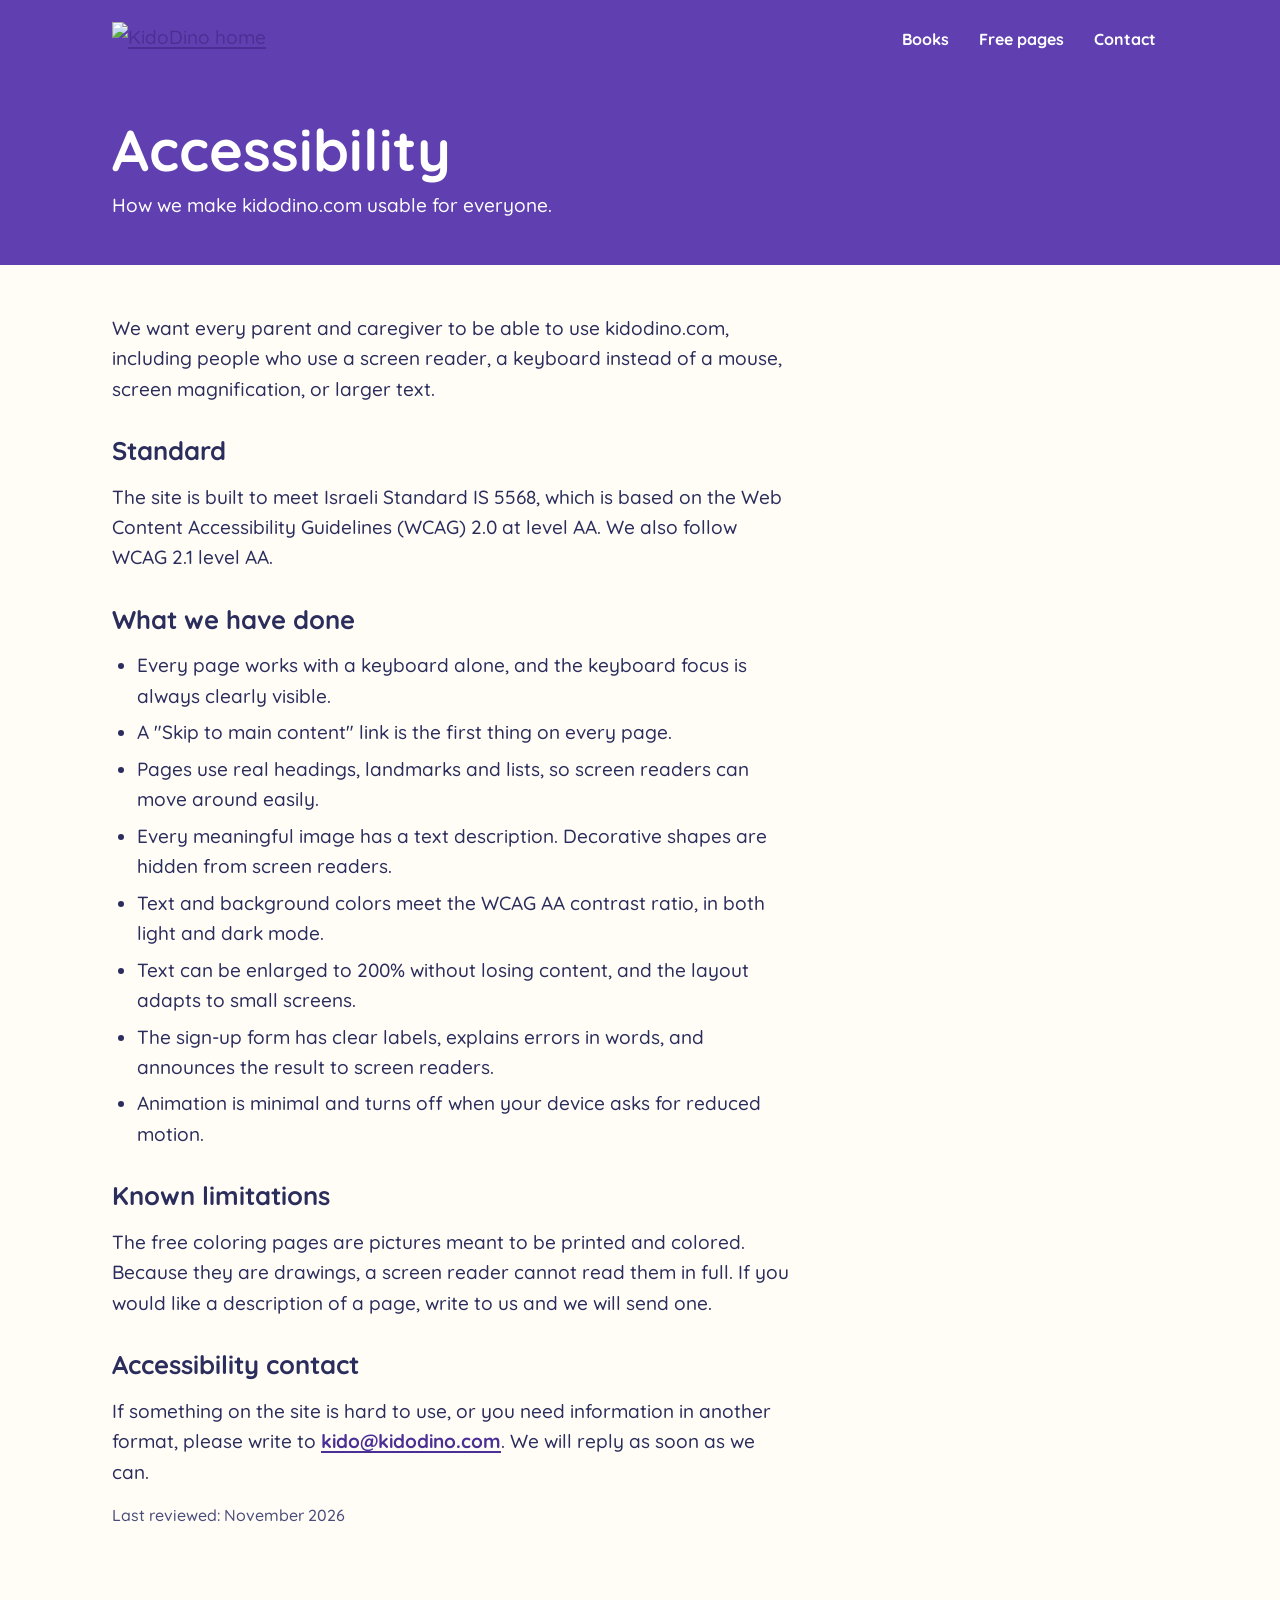
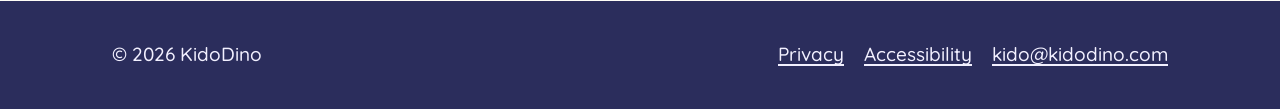
==== accessibility.html @ 19f103ee "Add site pages (sign-up off)" ====
<!doctype html>
<html lang="en">
<head>
<meta charset="utf-8">
<meta name="viewport" content="width=device-width, initial-scale=1, viewport-fit=cover">
<title>KidoDino Accessibility</title>
<meta name="description" content="KidoDino accessibility statement.">
<meta property="og:title" content="KidoDino – Little Dino, Big Adventures!">
<meta property="og:description" content="Coloring books for ages 3 to 6, starring Kido, a friendly little dino.">
<meta property="og:image" content="https://kidodino.com/assets/img/share.jpg">
<meta property="og:url" content="https://kidodino.com/">
<meta name="twitter:card" content="summary_large_image">
<link rel="icon" href="assets/img/icon-32.png" sizes="32x32">
<link rel="apple-touch-icon" href="assets/img/icon-180.png">
<link rel="preconnect" href="https://fonts.googleapis.com">
<link rel="preconnect" href="https://fonts.gstatic.com" crossorigin>
<link rel="stylesheet" href="https://fonts.googleapis.com/css2?family=Quicksand:wght@500;700&family=Varela+Round&display=swap">
<link rel="stylesheet" href="styles.css">
</head>
<body>
<a class="skip" href="#main">Skip to main content</a>

<header class="site-head">
  <div class="wrap">
    <a class="brand" href="./"><img src="assets/img/kidodino-logo-560.png" srcset="assets/img/kidodino-logo-560.png 1x, assets/img/kidodino-logo-1120.png 2x" width="168" height="37" alt="KidoDino home"></a>
    <nav class="nav" aria-label="Main">
      <ul>
        <li><a href="./#books">Books</a></li>
        <li><a href="./#free-pages">Free pages</a></li>
        <li><a href="./#contact">Contact</a></li>
      </ul>
    </nav>
  </div>
</header>

<main id="main" tabindex="-1">
  <div class="page-head"><div class="wrap"><h1>Accessibility</h1><p>How we make kidodino.com usable for everyone.</p></div></div>
  <div class="wrap prose">
    <p>We want every parent and caregiver to be able to use kidodino.com, including people who use a screen reader, a keyboard instead of a mouse, screen magnification, or larger text.</p>
    <h2>Standard</h2>
    <p>The site is built to meet Israeli Standard IS 5568, which is based on the Web Content Accessibility Guidelines (WCAG) 2.0 at level AA. We also follow WCAG 2.1 level AA.</p>
    <h2>What we have done</h2>
    <ul>
      <li>Every page works with a keyboard alone, and the keyboard focus is always clearly visible.</li>
      <li>A "Skip to main content" link is the first thing on every page.</li>
      <li>Pages use real headings, landmarks and lists, so screen readers can move around easily.</li>
      <li>Every meaningful image has a text description. Decorative shapes are hidden from screen readers.</li>
      <li>Text and background colors meet the WCAG AA contrast ratio, in both light and dark mode.</li>
      <li>Text can be enlarged to 200% without losing content, and the layout adapts to small screens.</li>
      <li>The sign-up form has clear labels, explains errors in words, and announces the result to screen readers.</li>
      <li>Animation is minimal and turns off when your device asks for reduced motion.</li>
    </ul>
    <h2>Known limitations</h2>
    <p>The free coloring pages are pictures meant to be printed and colored. Because they are drawings, a screen reader cannot read them in full. If you would like a description of a page, write to us and we will send one.</p>
    <h2>Accessibility contact</h2>
    <p>If something on the site is hard to use, or you need information in another format, please write to <a class="email" href="mailto:kido@kidodino.com">kido@kidodino.com</a>. We will reply as soon as we can.</p>
    <p class="note">Last reviewed: November 2026</p>
  </div>
</main>

<footer class="site-foot">
  <div class="wrap">
    <p>© 2026 KidoDino</p>
    <ul aria-label="Site information">
      <li><a href="privacy.html">Privacy</a></li>
      <li><a href="accessibility.html" aria-current="page">Accessibility</a></li>
      <li><a href="mailto:kido@kidodino.com">kido@kidodino.com</a></li>
    </ul>
  </div>
</footer>
</body>
</html>
---- styles.css ----
/* KidoDino site — layout: grape hero band (copy left, Kido right), paper sections below, ink footer.
   Accessibility target: IS 5568 / WCAG 2.1 AA. Contrast pairs checked: ink on paper 12.9:1,
   white on grape 7.4:1, ink on sun 9.6:1, paper on night 15:1, sun on night 11:1. */
:root {
  --grape: #6040B0;
  --grape-deep: #4B2F94;
  --sun: #FFC73A;
  --ink: #2B2D5C;
  --paper: #FFFDF6;
  --white: #FFFFFF;
  --vol-azure: #02A9F7;
  --vol-berry: #E96FA3;
  --vol-teal: #19B3A6;

  --bg: var(--paper);
  --fg: var(--ink);
  --muted: #4A4C7A;
  --surface: #FFFFFF;
  --line: #DCD6EE;
  --link: #4B2F94;
  --focus: #2B2D5C;
  --hero-bg: var(--grape);
  --hero-fg: #FFFFFF;
  --tint: #FFF3CF;
  --foot-bg: var(--ink);
  --foot-fg: #F2F0FF;

  --f-display: "Quicksand", "Varela Round", "Nunito", system-ui, sans-serif;
  --f-body: "Quicksand", "Varela Round", "Nunito", system-ui, sans-serif;

  --step--1: clamp(0.94rem, 0.9rem + 0.2vw, 1rem);
  --step-0: clamp(1.06rem, 1rem + 0.3vw, 1.19rem);
  --step-1: clamp(1.3rem, 1.15rem + 0.7vw, 1.6rem);
  --step-2: clamp(1.7rem, 1.4rem + 1.4vw, 2.4rem);
  --step-3: clamp(2.2rem, 1.6rem + 3vw, 3.6rem);
  --radius: 22px;
  --wrap: 68rem;
}
@media (prefers-color-scheme: dark) {
  :root:not([data-theme="light"]) {
    --bg: #17163A; --fg: #F4F2FF; --muted: #C9C5EC; --surface: #22204F; --line: #3A3770;
    --link: #FFD86B; --focus: #FFC73A; --hero-bg: #3E2785; --tint: #2C2A5E;
    --foot-bg: #0F0E29; --foot-fg: #E9E6FF; color-scheme: dark;
  }
}
:root[data-theme="dark"] {
  --bg: #17163A; --fg: #F4F2FF; --muted: #C9C5EC; --surface: #22204F; --line: #3A3770;
  --link: #FFD86B; --focus: #FFC73A; --hero-bg: #3E2785; --tint: #2C2A5E;
  --foot-bg: #0F0E29; --foot-fg: #E9E6FF; color-scheme: dark;
}

*, *::before, *::after { box-sizing: border-box; }
html { -webkit-text-size-adjust: 100%; scroll-behavior: smooth; }
body {
  margin: 0; background: var(--bg); color: var(--fg);
  font-family: var(--f-body); font-size: var(--step-0); font-weight: 500; line-height: 1.6;
}
img { max-width: 100%; height: auto; display: block; }
h1, h2, h3 { font-family: var(--f-display); font-weight: 700; line-height: 1.15; text-wrap: balance; margin: 0; }
p { margin: 0; max-width: 62ch; }
a { color: var(--link); text-underline-offset: 0.18em; text-decoration-thickness: 2px; }
a:hover { text-decoration-thickness: 3px; }
:focus-visible { outline: 3px solid var(--focus); outline-offset: 3px; border-radius: 6px; }

.wrap {
  max-width: var(--wrap); margin-inline: auto;
  padding-left: max(16px, env(safe-area-inset-left, 0px));
  padding-right: max(16px, env(safe-area-inset-right, 0px));
}

/* skip link */
.skip {
  position: absolute; left: 12px; top: -100px; z-index: 50;
  background: var(--sun); color: var(--ink); font-weight: 700;
  padding: 12px 18px; border-radius: 12px; text-decoration: none;
}
.skip:focus { top: calc(12px + env(safe-area-inset-top, 0px)); }

/* header */
.site-head { background: var(--hero-bg); color: var(--hero-fg); }
.site-head .wrap { display: flex; align-items: center; justify-content: space-between; gap: 16px; flex-wrap: wrap; padding-block: 18px; }
.brand { display: inline-flex; border-radius: 10px; }
.brand img { width: 168px; }
.nav ul { list-style: none; margin: 0; padding: 0; display: flex; flex-wrap: wrap; gap: 4px 6px; }
.nav a {
  color: var(--hero-fg); text-decoration: none; font-weight: 700; font-size: var(--step--1);
  display: inline-flex; align-items: center; min-height: 44px; padding: 0 12px; border-radius: 999px;
}
.nav a:hover { background: rgb(255 255 255 / 0.14); }
.nav a[aria-current="page"] { text-decoration: underline; text-decoration-thickness: 2px; }
.site-head :focus-visible, .hero :focus-visible { outline-color: var(--sun); }

/* hero */
.hero { background: var(--hero-bg); color: var(--hero-fg); position: relative; overflow: hidden; }
.hero::before {
  content: ""; position: absolute; inset: 0; pointer-events: none;
  background:
    radial-gradient(circle at 12% 30%, rgb(255 199 58 / 0.9) 0 4px, transparent 5px),
    radial-gradient(circle at 46% 12%, rgb(255 255 255 / 0.35) 0 3px, transparent 4px),
    radial-gradient(circle at 30% 86%, rgb(255 199 58 / 0.7) 0 3px, transparent 4px),
    radial-gradient(circle at 92% 18%, rgb(255 255 255 / 0.3) 0 4px, transparent 5px),
    radial-gradient(circle at 60% 70%, rgb(255 255 255 / 0.22) 0 3px, transparent 4px),
    radial-gradient(ellipse at 85% 110%, rgb(255 255 255 / 0.12), transparent 55%);
}
.hero .wrap {
  position: relative; display: grid; grid-template-columns: minmax(0, 1.25fr) minmax(0, 0.75fr);
  align-items: center; gap: 24px; padding-block: 32px 48px;
}
.hero-copy { display: grid; gap: 18px; align-content: center; }
.eyebrow {
  font-size: var(--step--1); font-weight: 700; letter-spacing: 0.06em; text-transform: uppercase;
  color: var(--sun);
}
.hero h1 { font-size: var(--step-3); color: var(--hero-fg); }
.hero p { font-size: var(--step-1); font-weight: 500; max-width: 30ch; }
.hero-kido { justify-self: center; width: min(100%, 320px); }
.hero-kido img { filter: drop-shadow(0 10px 0 rgb(43 45 92 / 0.35)); }
@media (prefers-reduced-motion: no-preference) {
  .hero-kido img { animation: wave-in 0.7s cubic-bezier(.2, 1.3, .4, 1) both; transform-origin: 50% 100%; }
  @keyframes wave-in { from { transform: translateY(24px) rotate(-3deg); } to { transform: none; } }
}
@media (max-width: 700px) {
  .hero .wrap { grid-template-columns: 1fr; }
  .hero .wrap { padding-block: 28px 36px; }
  .hero-kido { width: min(72%, 260px); }
}

.btn {
  display: inline-flex; align-items: center; justify-content: center; gap: 8px;
  min-height: 52px; padding: 0 26px; border-radius: 16px;
  background: var(--sun); color: var(--ink); border: 3px solid var(--ink);
  font: 700 var(--step-0)/1 var(--f-display); text-decoration: none; cursor: pointer;
  box-shadow: 0 5px 0 var(--ink); transition: transform .15s, box-shadow .15s;
  justify-self: start;
}
.btn:hover { transform: translateY(-2px); box-shadow: 0 7px 0 var(--ink); text-decoration: none; }
.btn:active { transform: translateY(3px); box-shadow: 0 2px 0 var(--ink); }
@media (prefers-reduced-motion: reduce) { .btn, .hero-kido img { transition: none; animation: none; } html { scroll-behavior: auto; } }

/* sections */
main section { padding-block: clamp(48px, 7vw, 88px); }
main section + section { border-top: 2px dashed var(--line); }
.section-head { display: grid; gap: 10px; margin-bottom: 28px; }
.section-head h2 { font-size: var(--step-2); }
.lede { color: var(--muted); }

.facts { list-style: none; margin: 28px 0 0; padding: 0; display: grid; grid-template-columns: repeat(4, minmax(0, 1fr)); gap: 14px; }
@media (max-width: 900px) { .facts { grid-template-columns: repeat(2, minmax(0, 1fr)); } }
@media (max-width: 480px) { .facts { grid-template-columns: 1fr; } }
.facts li { align-content: start; background: var(--surface); border: 2px solid var(--line); border-radius: 16px; padding: 16px 18px; display: grid; gap: 2px; }
.facts b { font-size: var(--step-1); font-variant-numeric: tabular-nums; }
.facts span { color: var(--muted); font-size: var(--step--1); }

.books { list-style: none; margin: 0; padding: 0; display: grid; grid-template-columns: repeat(auto-fit, minmax(min(100%, 250px), 1fr)); gap: 20px; }
.book { background: var(--surface); border: 3px solid var(--ink); border-radius: var(--radius); overflow: hidden; display: grid; grid-template-rows: auto 1fr; }
:root[data-theme="dark"] .book { border-color: var(--line); }
@media (prefers-color-scheme: dark) { :root:not([data-theme="light"]) .book { border-color: var(--line); } }
.book-band { height: 92px; background: var(--vol); position: relative; }
.book-band::after {
  content: attr(data-vol); position: absolute; left: 18px; bottom: -22px;
  width: 52px; height: 52px; border-radius: 50%; background: var(--sun); color: var(--grape);
  border: 3px solid var(--ink); display: grid; place-items: center; font: 700 1.4rem/1 var(--f-display);
}
.book-body { padding: 34px 20px 22px; display: flex; flex-direction: column; gap: 8px; }
.book h3 { font-size: var(--step-1); letter-spacing: 0.02em; }
.status { align-self: flex-start; margin-top: auto; font-size: var(--step--1); font-weight: 700; padding: 4px 12px; border-radius: 999px; background: var(--tint); color: var(--fg); }

/* sign-up switch: <body data-signup="off|on"> */
[data-signup="off"] .needs-signup { display: none !important; }
[data-signup="on"] .no-signup { display: none !important; }

/* sign-up */
.signup { background: var(--tint); }
.signup-card { display: grid; grid-template-columns: minmax(0, 1fr) minmax(0, 1fr); gap: 32px; align-items: start; }
@media (max-width: 760px) { .signup-card { grid-template-columns: 1fr; } }
form { display: grid; gap: 16px; background: var(--surface); border: 3px solid var(--ink); border-radius: var(--radius); padding: 24px; }
:root[data-theme="dark"] form { border-color: var(--line); }
@media (prefers-color-scheme: dark) { :root:not([data-theme="light"]) form { border-color: var(--line); } }
.field { display: grid; gap: 6px; }
label { font-weight: 700; }
input[type="email"] {
  font: 500 var(--step-0)/1.3 var(--f-body); color: var(--fg); background: var(--bg);
  border: 2px solid var(--muted); border-radius: 12px; min-height: 52px; padding: 10px 14px; width: 100%;
}
input[type="email"][aria-invalid="true"] { border-color: #B3261E; }
.check { display: grid; grid-template-columns: 28px minmax(0, 1fr); gap: 10px; align-items: start; font-weight: 500; }
.check input { width: 24px; height: 24px; margin: 2px 0 0; accent-color: var(--grape); }
.hint, .note { font-size: var(--step--1); color: var(--muted); }
.error { color: #B3261E; font-weight: 700; font-size: var(--step--1); }
:root[data-theme="dark"] .error { color: #FFB4AB; }
@media (prefers-color-scheme: dark) { :root:not([data-theme="light"]) .error { color: #FFB4AB; } }
.form-status { font-weight: 700; }

/* text pages */
.page-head { background: var(--hero-bg); color: var(--hero-fg); }
.page-head .wrap { padding-block: 36px 44px; display: grid; gap: 8px; }
.page-head h1 { font-size: var(--step-3); }
.prose { display: grid; gap: 16px; padding-block: 48px 72px; }
.prose h2 { font-size: var(--step-1); margin-top: 16px; }
.prose ul { margin: 0; padding-inline-start: 1.3em; display: grid; gap: 6px; max-width: 62ch; }
.he { direction: rtl; text-align: right; font-family: "Varela Round", "Arial Hebrew", system-ui, sans-serif; border-top: 2px dashed var(--line); padding-top: 24px; display: grid; gap: 14px; }

/* footer */
.site-foot { background: var(--foot-bg); color: var(--foot-fg); }
.site-foot .wrap { padding-block: 32px; display: flex; flex-wrap: wrap; gap: 14px 28px; align-items: center; justify-content: space-between; }
.site-foot a { color: var(--foot-fg); }
.site-foot :focus-visible { outline-color: var(--sun); }
.site-foot ul { list-style: none; margin: 0; padding: 0; display: flex; flex-wrap: wrap; gap: 6px 20px; }
.site-foot li a { display: inline-flex; min-height: 44px; align-items: center; }
.email { font-weight: 700; user-select: all; }
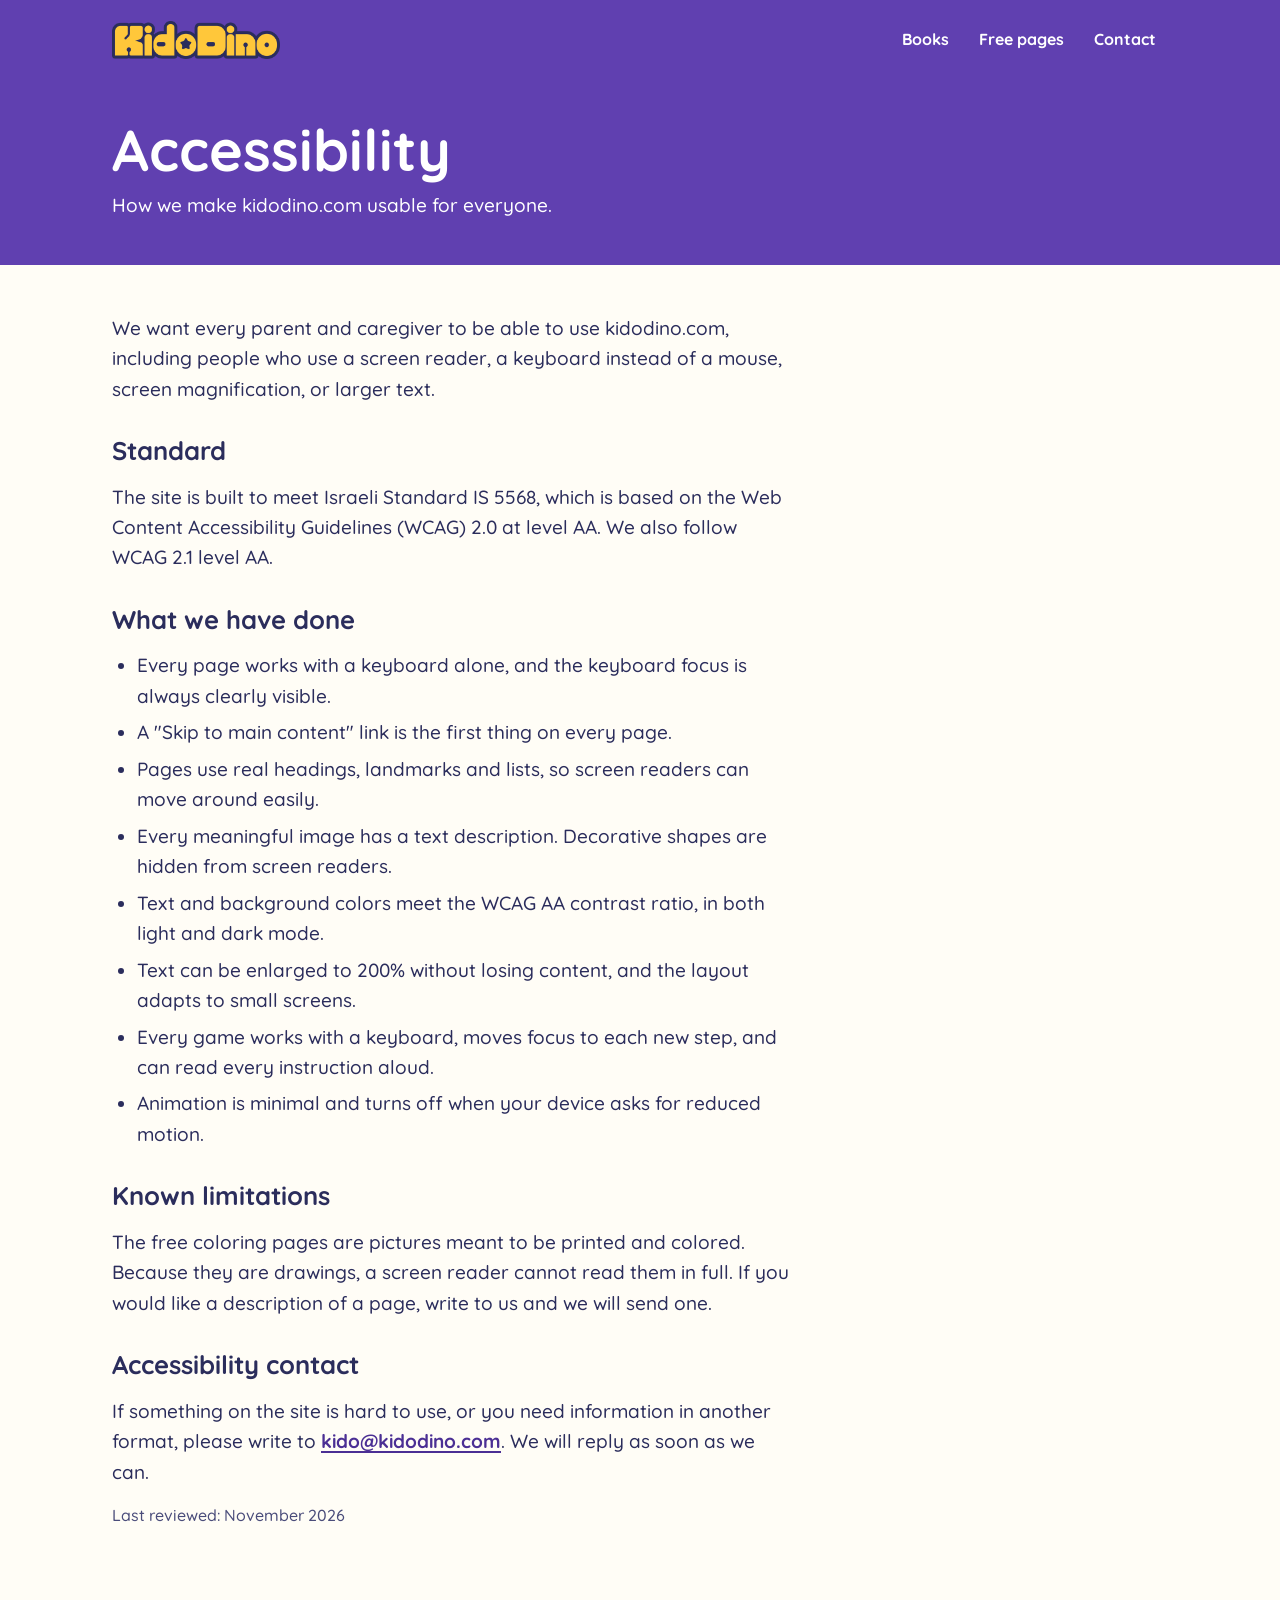
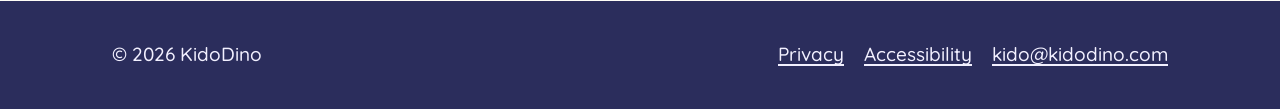
==== commit 6148245e: "Site v4: four learning games, no sign-up" ====
--- a/accessibility.html
+++ b/accessibility.html
@@ -47,7 +47,7 @@
       <li>Every meaningful image has a text description. Decorative shapes are hidden from screen readers.</li>
       <li>Text and background colors meet the WCAG AA contrast ratio, in both light and dark mode.</li>
       <li>Text can be enlarged to 200% without losing content, and the layout adapts to small screens.</li>
-      <li>The sign-up form has clear labels, explains errors in words, and announces the result to screen readers.</li>
+      <li>Every game works with a keyboard, moves focus to each new step, and can read every instruction aloud.</li>
       <li>Animation is minimal and turns off when your device asks for reduced motion.</li>
     </ul>
     <h2>Known limitations</h2>
--- a/styles.css
+++ b/styles.css
@@ -208,3 +208,167 @@
 .site-foot ul { list-style: none; margin: 0; padding: 0; display: flex; flex-wrap: wrap; gap: 6px 20px; }
 .site-foot li a { display: inline-flex; min-height: 44px; align-items: center; }
 .email { font-weight: 700; user-select: all; }
+
+/* ===== v3: fun additions ===== */
+.visually-hidden { position: absolute !important; width: 1px; height: 1px; padding: 0; margin: -1px; overflow: hidden; clip: rect(0 0 0 0); white-space: nowrap; border: 0; }
+.hero-actions { display: flex; flex-wrap: wrap; gap: 14px; }
+.btn-ghost { background: transparent; color: var(--hero-fg); border-color: var(--hero-fg); box-shadow: 0 5px 0 rgb(0 0 0 / 0.25); }
+.btn-ghost:hover { box-shadow: 0 7px 0 rgb(0 0 0 / 0.25); }
+.btn-ghost-ink { background: var(--surface); color: var(--fg); }
+.btn .small { font-size: 0.8em; font-weight: 500; }
+
+/* hero stage (reserved for animation) */
+.stage { position: relative; justify-self: center; width: min(100%, 380px); aspect-ratio: 851 / 1191; margin-block: 8px; }
+.stage-sun { position: absolute; left: 10%; right: 10%; top: 10%; aspect-ratio: 1; border-radius: 50%;
+  background: var(--sun); box-shadow: 0 0 0 18px rgb(255 199 58 / 0.18), 0 0 0 40px rgb(255 199 58 / 0.08); }
+.kido { position: absolute; inset: 0; padding: 0; border: 0; background: none; cursor: pointer; border-radius: 30px; }
+.kido-base { position: absolute; inset: 0; width: 100%; height: 100%; filter: drop-shadow(0 10px 0 rgb(43 45 92 / 0.35)); }
+.kido-eye { position: absolute; overflow: hidden; -webkit-mask-size: 100% 100%; mask-size: 100% 100%; -webkit-mask-repeat: no-repeat; mask-repeat: no-repeat; }
+.kido-eye img { width: 100%; height: 100%; display: block; transition: transform 0.12s ease-out; }
+.kido.hop { animation: hop 0.6s cubic-bezier(.3, 1.6, .5, 1); transform-origin: 50% 100%; }
+@keyframes hop { 0% { transform: none; } 30% { transform: translateY(-9%) rotate(-3deg); } 60% { transform: translateY(0) scaleY(0.96); } 100% { transform: none; } }
+.bubble {
+  position: absolute; top: 0; right: -4%; max-width: 13ch; margin: 0;
+  background: var(--surface); color: var(--fg); border: 3px solid var(--ink); border-radius: 18px 18px 18px 4px;
+  padding: 8px 14px; font: 700 var(--step--1)/1.3 var(--f-display); box-shadow: 0 4px 0 var(--ink);
+}
+@media (prefers-reduced-motion: no-preference) {
+  .stage .kido-base { animation: none; }
+  .bubble { animation: pop-in 0.5s 0.4s cubic-bezier(.2, 1.4, .4, 1) both; }
+  @keyframes pop-in { from { transform: scale(0.6); } to { transform: none; } }
+}
+@media (max-width: 700px) { .stage { width: min(78%, 300px); } .bubble { right: -10%; } }
+
+/* book shelf with 3D mockups */
+.shelf { list-style: none; margin: 0; padding: 0; display: grid; grid-template-columns: repeat(3, minmax(0, 1fr)); gap: 40px 28px; }
+@media (max-width: 820px) { .shelf { grid-template-columns: 1fr; max-width: 420px; margin-inline: auto; } }
+.shelf-item { display: grid; grid-template-rows: auto 1fr; gap: 22px; }
+.book3d {
+  --t: 12px; position: relative; width: min(100%, 260px); aspect-ratio: 2550 / 3299; justify-self: center;
+  transform: perspective(1100px) rotateY(-24deg) rotateX(3deg); transform-style: preserve-3d;
+  transition: transform 0.5s cubic-bezier(.2, .8, .2, 1); margin-top: 12px;
+}
+.book3d::before { /* page block on the right edge */
+  content: ""; position: absolute; top: 1.5%; bottom: 1.5%; right: 0; width: calc(var(--t) * 2);
+  transform: translateX(var(--t)) rotateY(90deg);
+  background: repeating-linear-gradient(90deg, #FFFFFF 0 2px, #E4E0D6 2px 3px);
+}
+.book3d::after { /* back cover + floor shadow */
+  content: ""; position: absolute; inset: 0; border-radius: 3px 8px 8px 3px; background: var(--vol);
+  transform: translateZ(calc(var(--t) * -1)); box-shadow: -14px 18px 40px rgb(23 22 58 / 0.35);
+}
+.book3d picture, .book3d > img, .mystery-cover { position: absolute; inset: 0; transform: translateZ(var(--t)); }
+.book3d img { width: 100%; height: 100%; border-radius: 3px 8px 8px 3px; display: block;
+  box-shadow: inset 4px 0 6px rgb(0 0 0 / 0.2); }
+.book3d picture::after { /* spine crease and gloss */
+  content: ""; position: absolute; inset: 0; border-radius: 3px 8px 8px 3px; pointer-events: none;
+  background: linear-gradient(90deg, rgb(0 0 0 / 0.22) 0 2%, rgb(255 255 255 / 0.18) 3%, transparent 6%, transparent 70%, rgb(255 255 255 / 0.12));
+}
+.shelf-item:hover .book3d, .shelf-item:focus-within .book3d { transform: perspective(1100px) rotateY(-8deg) rotateX(2deg) translateY(-6px); }
+@media (prefers-reduced-motion: reduce) { .book3d { transition: none; } }
+.shelf-text { display: flex; flex-direction: column; align-items: center; gap: 8px; text-align: center; }
+.shelf-text p { max-width: 30ch; }
+.shelf-text h3 { font-size: var(--step-1); letter-spacing: 0.02em; }
+.shelf-text .status, .shelf-text .btn-buy { margin-top: auto; }
+.shelf-text .status { min-height: 52px; display: inline-flex; align-items: center; padding: 0 22px; border: 3px dashed var(--muted); background: transparent; font-size: var(--step-0); }
+.shelf-text > p:not(.status) { margin-bottom: 10px; }
+
+.mystery-cover { background: var(--vol); border-radius: 3px 8px 8px 3px; overflow: hidden; display: grid; grid-template-rows: auto auto 1fr; justify-items: center; }
+.mystery-band { width: 100%; background: var(--grape); display: grid; place-items: center; padding: 8% 0; }
+.mystery-band img { width: 62%; height: auto; box-shadow: none; border-radius: 0; }
+.mystery-title { color: #FFFFFF; font: 700 clamp(1.1rem, 0.9rem + 1vw, 1.6rem)/1 var(--f-display); margin-top: 9%; letter-spacing: 0.02em; }
+.mystery-kido { width: 62% !important; height: auto !important; margin-top: 6%; filter: brightness(0) opacity(0.28); box-shadow: none !important; }
+.mystery-q { position: absolute; right: 12%; bottom: 14%; width: 22%; aspect-ratio: 1; border-radius: 50%; background: var(--sun); color: var(--grape);
+  border: 3px solid var(--ink); display: grid; place-items: center; font: 700 clamp(1.4rem, 1rem + 1.5vw, 2.2rem)/1 var(--f-display); }
+
+/* quiz */
+.quiz-band { background: var(--tint); }
+.eyebrow-ink { color: var(--grape); }
+:root[data-theme="dark"] .eyebrow-ink { color: var(--sun); }
+@media (prefers-color-scheme: dark) { :root:not([data-theme="light"]) .eyebrow-ink { color: var(--sun); } }
+.quiz { background: var(--surface); border: 3px solid var(--ink); border-radius: var(--radius); padding: clamp(18px, 3vw, 32px); display: grid; gap: 16px; box-shadow: 0 6px 0 var(--ink); }
+:root[data-theme="dark"] .quiz { border-color: var(--line); box-shadow: none; }
+@media (prefers-color-scheme: dark) { :root:not([data-theme="light"]) .quiz { border-color: var(--line); box-shadow: none; } }
+.quiz-dots { list-style: none; margin: 0; padding: 0; display: flex; gap: 8px; }
+.quiz-dots li { width: 34px; height: 10px; border-radius: 999px; background: var(--line); }
+.quiz-dots li.now { background: var(--sun); }
+.quiz-dots li.done { background: var(--grape); }
+.quiz-card { display: grid; gap: 14px; }
+.quiz-step { font-size: var(--step--1); font-weight: 700; color: var(--muted); }
+.quiz-q { font-size: var(--step-2); }
+.quiz-q:focus { outline: none; }
+.quiz-q:focus-visible { outline: 3px solid var(--focus); }
+.speak { justify-self: start; display: inline-flex; gap: 8px; align-items: center; min-height: 44px; padding: 0 16px; border-radius: 999px;
+  border: 2px solid var(--muted); background: transparent; color: var(--fg); font: 700 var(--step--1) var(--f-display); cursor: pointer; }
+.answers { list-style: none; margin: 4px 0 0; padding: 0; display: grid; grid-template-columns: repeat(4, minmax(0, 1fr)); gap: 14px; }
+@media (max-width: 760px) { .answers { grid-template-columns: repeat(2, minmax(0, 1fr)); } }
+.answer {
+  width: 100%; min-height: 150px; display: grid; place-items: center; align-content: center; gap: 10px; padding: 16px 10px;
+  border: 3px solid var(--ink); border-radius: 20px; background: var(--bg); color: var(--fg); cursor: pointer;
+  font: 700 var(--step-0)/1.2 var(--f-display); box-shadow: 0 5px 0 var(--ink); transition: transform .12s, box-shadow .12s, background .12s;
+}
+:root[data-theme="dark"] .answer { border-color: var(--line); box-shadow: 0 5px 0 var(--line); }
+@media (prefers-color-scheme: dark) { :root:not([data-theme="light"]) .answer { border-color: var(--line); box-shadow: 0 5px 0 var(--line); } }
+.answer:hover { background: var(--tint); transform: translateY(-3px); box-shadow: 0 8px 0 var(--ink); }
+.answer:active { transform: translateY(3px); box-shadow: 0 2px 0 var(--ink); }
+.answer-icon { font-size: 3.2rem; line-height: 1; }
+@media (prefers-reduced-motion: reduce) { .answer { transition: none; } .answer:hover, .answer:active { transform: none; } }
+.result { display: grid; grid-template-columns: minmax(0, 1.2fr) minmax(0, 0.8fr); gap: 28px; align-items: center; }
+@media (max-width: 700px) { .result { grid-template-columns: 1fr; } }
+.result-copy { display: grid; gap: 14px; }
+.result-name { color: var(--grape); font-size: var(--step-3); }
+:root[data-theme="dark"] .result-name { color: var(--sun); }
+@media (prefers-color-scheme: dark) { :root:not([data-theme="light"]) .result-name { color: var(--sun); } }
+.result-actions { display: flex; flex-wrap: wrap; gap: 14px; }
+.result-page { width: min(100%, 300px); justify-self: center; border: 3px solid var(--ink); border-radius: 12px; background: #FFFFFF; transform: rotate(2deg); box-shadow: 8px 8px 0 var(--grape); }
+
+.all-pages { margin-top: 24px; }
+.all-pages summary { cursor: pointer; font-weight: 700; min-height: 44px; display: inline-flex; align-items: center; }
+.page-grid { list-style: none; margin: 16px 0 0; padding: 0; display: grid; grid-template-columns: repeat(4, minmax(0, 1fr)); gap: 16px; }
+@media (max-width: 760px) { .page-grid { grid-template-columns: repeat(2, minmax(0, 1fr)); } }
+.page-grid a { display: grid; gap: 8px; color: var(--fg); font-size: var(--step--1); font-weight: 700; }
+.page-grid img { border: 2px solid var(--line); border-radius: 10px; background: #FFFFFF; }
+
+/* buy button */
+.btn-buy { justify-self: center; }
+
+/* book 3 placeholder cover, built like the real covers */
+.cover3 { position: absolute; inset: 0; transform: translateZ(var(--t)); background: var(--vol); border-radius: 3px 8px 8px 3px; overflow: hidden;
+  display: grid; grid-template-rows: auto auto minmax(0, 1fr) auto auto; justify-items: center; container-type: inline-size; color: #FFFFFF; }
+.cover3::before { content: ""; position: absolute; inset: 0; pointer-events: none;
+  background: radial-gradient(circle at 15% 40%, rgb(255 255 255 / 0.18) 0 1.2cqw, transparent 1.4cqw), radial-gradient(circle at 85% 30%, rgb(255 255 255 / 0.18) 0 1cqw, transparent 1.2cqw), radial-gradient(circle at 80% 78%, rgb(255 255 255 / 0.15) 0 1.2cqw, transparent 1.4cqw); }
+.cover3-band { width: 100%; background: var(--grape); display: grid; justify-items: center; gap: 1cqw; padding: 5cqw 0 4cqw; }
+.cover3-band img { width: 58% !important; height: auto !important; border-radius: 0 !important; box-shadow: none !important; }
+.cover3-band span { font: 700 4cqw/1 var(--f-display); letter-spacing: 0.04em; }
+.cover3-title { font: 700 11.5cqw/1 var(--f-display); margin-top: 7cqw; letter-spacing: 0.01em; }
+.book3d .cover3-kido { position: static; transform: none; width: auto; height: 100%; min-height: 0; margin-block: 3cqw; align-self: center; display: block; }
+.book3d .cover3-kido::after { display: none; }
+.cover3-kido img { width: auto !important; height: 100% !important; max-width: 100%; object-fit: contain; border-radius: 0 !important; box-shadow: none !important; filter: drop-shadow(0 1.5cqw 0 rgb(43 45 92 / 0.3)); }
+.cover3-badge { position: absolute; right: 7%; top: 39%; width: 21cqw; aspect-ratio: 1; border-radius: 50%; background: var(--sun); color: var(--grape);
+  border: 0.8cqw solid var(--ink); display: grid; place-content: center; text-align: center; font: 700 2.6cqw/1 var(--f-display); }
+.cover3-badge b { font-size: 8cqw; line-height: 0.9; }
+.cover3-slogan { font: 700 4.6cqw/1.2 var(--f-display); margin-bottom: 3cqw; }
+.cover3-age { font: 700 3.2cqw/1 var(--f-display); color: var(--ink); background: #FFFFFF; border-radius: 999px; padding: 1.5cqw 4cqw; margin-bottom: 6cqw; border: 0.5cqw solid var(--ink); }
+.soon-tag {
+  position: absolute; bottom: 24%; right: -9%; transform: translateZ(calc(var(--t) + 2px)) rotate(-8deg);
+  background: var(--sun); color: var(--ink); border: 3px solid var(--ink); border-radius: 12px;
+  padding: 6px 14px; font: 700 var(--step--1)/1 var(--f-display); box-shadow: 0 4px 0 var(--ink); white-space: nowrap;
+}
+
+/* Kido peeking out of the footer */
+.site-foot { position: relative; }
+.peek { position: absolute; bottom: calc(100% - 2px); right: max(16px, env(safe-area-inset-right, 0px), calc((100% - var(--wrap)) / 2 + 16px)); width: clamp(150px, 18vw, 230px); pointer-events: none; }
+.peek-rig { position: relative; aspect-ratio: 680 / 559; }
+.peek-rig img { width: 100%; height: auto; display: block; }
+.peek-rig .kido-eye img { height: 100%; }
+@media (prefers-reduced-motion: no-preference) {
+  .peek { animation: peek-up 0.9s 0.3s cubic-bezier(.2, 1.3, .4, 1) both; }
+  @keyframes peek-up { from { transform: translateY(18%); } to { transform: none; } }
+}
+#contact { padding-bottom: clamp(140px, 16vw, 210px); }
+
+/* vector Kido */
+.kido .kido-art { position: absolute; inset: 0; display: block; }
+.kido-art svg, .kido-art img { width: 100%; height: 100%; display: block; }
+.kido .kido-art svg, .kido .kido-art img { filter: drop-shadow(0 10px 0 rgb(43 45 92 / 0.35)); }
+.peek-rig.kido-art svg { height: auto; aspect-ratio: 851 / 700; }
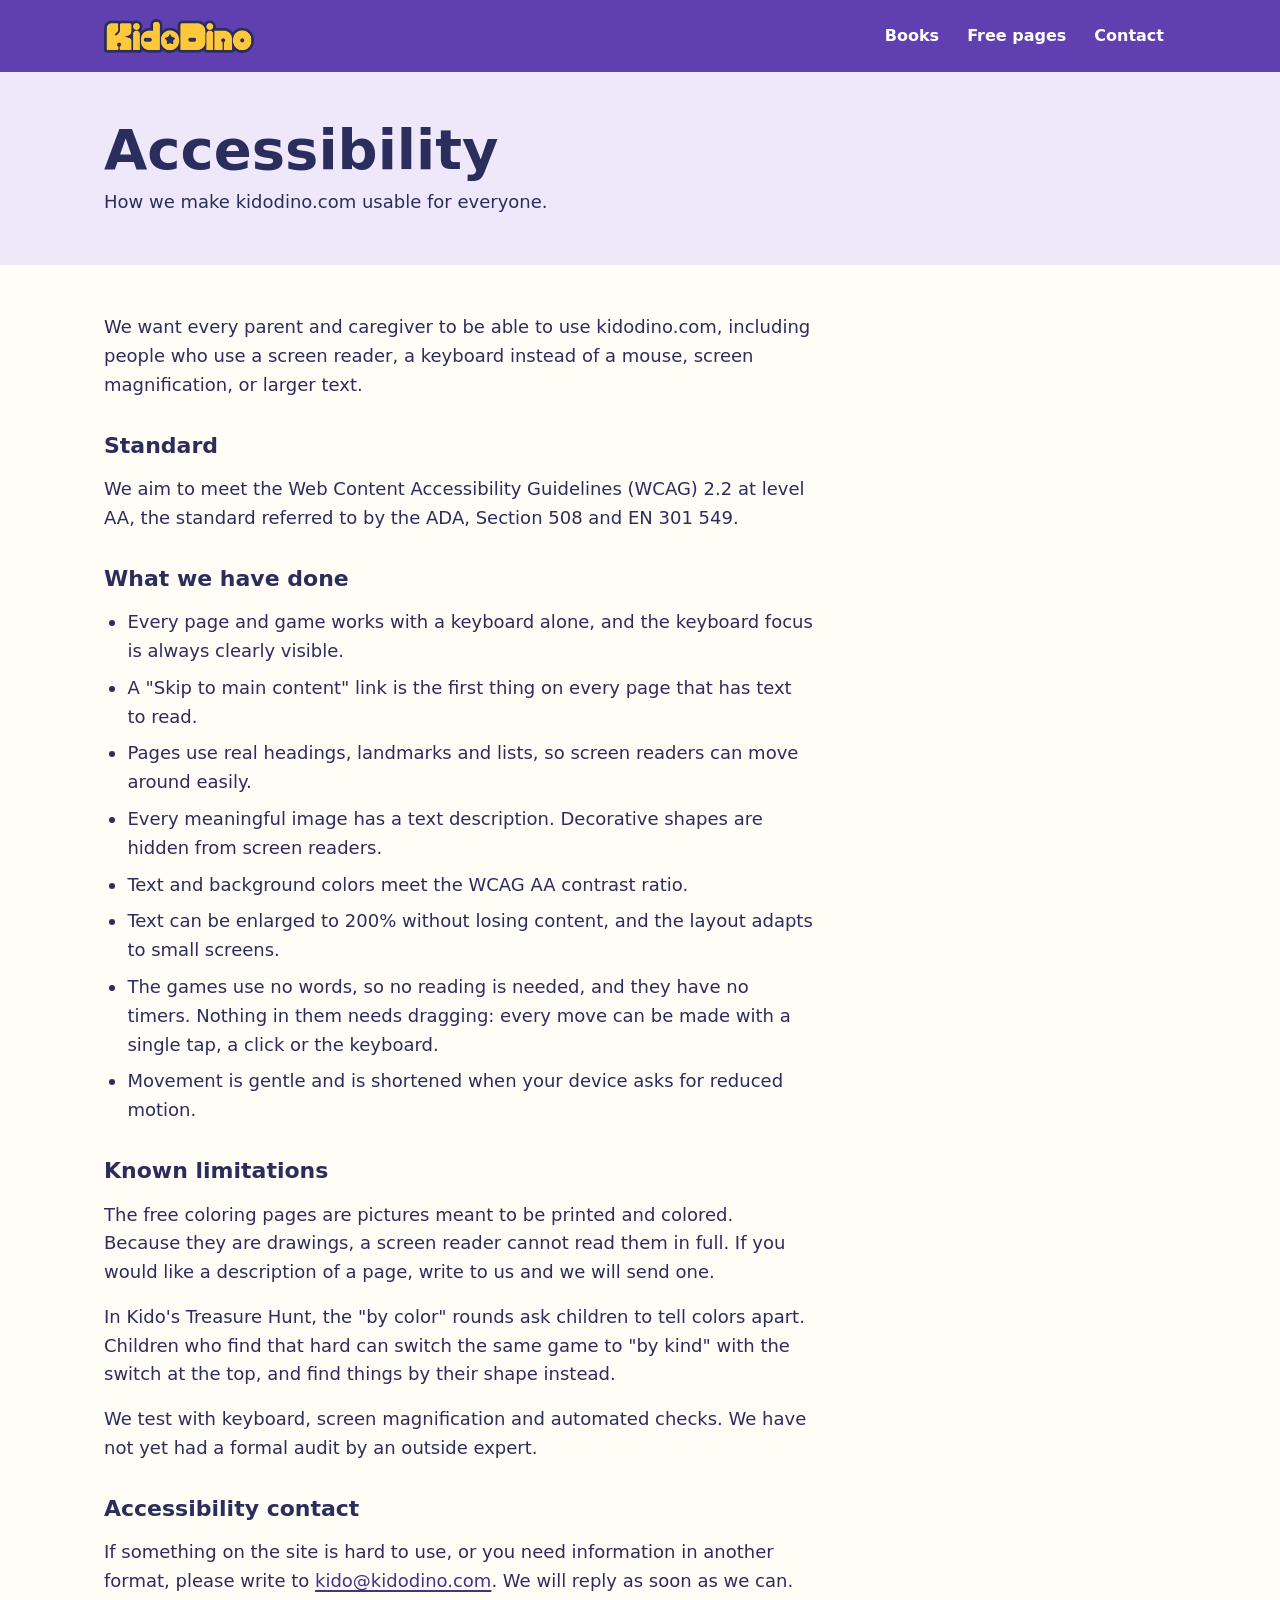
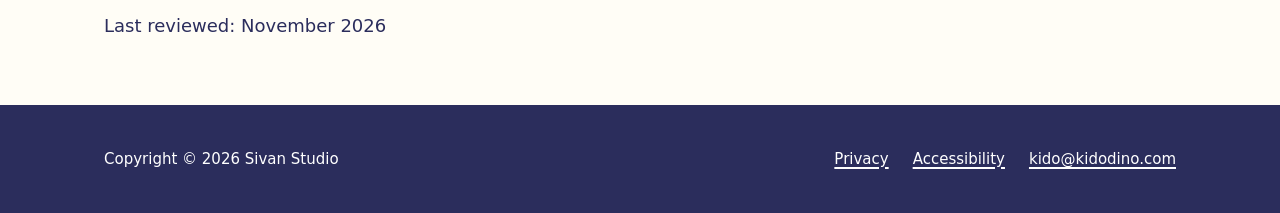
==== commit c320b320: "Site v6 (15.11): Hunt + Builds games, free coloring pack, privacy/accessibility, local fonts" ====
--- a/accessibility.html
+++ b/accessibility.html
@@ -2,6 +2,8 @@
 <html lang="en">
 <head>
 <meta charset="utf-8">
+<meta http-equiv="Content-Security-Policy" content="default-src 'self'; img-src 'self' data: blob:; style-src 'self' 'unsafe-inline'; script-src 'self'; font-src 'self'; connect-src 'self'; media-src 'self'; object-src 'none'; base-uri 'self'; form-action 'none'">
+<meta name="referrer" content="strict-origin-when-cross-origin">
 <meta name="viewport" content="width=device-width, initial-scale=1, viewport-fit=cover">
 <title>KidoDino Accessibility</title>
 <meta name="description" content="KidoDino accessibility statement.">
@@ -12,9 +14,7 @@
 <meta name="twitter:card" content="summary_large_image">
 <link rel="icon" href="assets/img/icon-32.png" sizes="32x32">
 <link rel="apple-touch-icon" href="assets/img/icon-180.png">
-<link rel="preconnect" href="https://fonts.googleapis.com">
-<link rel="preconnect" href="https://fonts.gstatic.com" crossorigin>
-<link rel="stylesheet" href="https://fonts.googleapis.com/css2?family=Quicksand:wght@500;700&family=Varela+Round&display=swap">
+<link rel="stylesheet" href="tokens.css">
 <link rel="stylesheet" href="styles.css">
 </head>
 <body>
@@ -38,20 +38,22 @@
   <div class="wrap prose">
     <p>We want every parent and caregiver to be able to use kidodino.com, including people who use a screen reader, a keyboard instead of a mouse, screen magnification, or larger text.</p>
     <h2>Standard</h2>
-    <p>The site is built to meet Israeli Standard IS 5568, which is based on the Web Content Accessibility Guidelines (WCAG) 2.0 at level AA. We also follow WCAG 2.1 level AA.</p>
+    <p>We aim to meet the Web Content Accessibility Guidelines (WCAG) 2.2 at level AA, the standard referred to by the ADA, Section 508 and EN 301 549.</p>
     <h2>What we have done</h2>
     <ul>
-      <li>Every page works with a keyboard alone, and the keyboard focus is always clearly visible.</li>
-      <li>A "Skip to main content" link is the first thing on every page.</li>
+      <li>Every page and game works with a keyboard alone, and the keyboard focus is always clearly visible.</li>
+      <li>A "Skip to main content" link is the first thing on every page that has text to read.</li>
       <li>Pages use real headings, landmarks and lists, so screen readers can move around easily.</li>
       <li>Every meaningful image has a text description. Decorative shapes are hidden from screen readers.</li>
-      <li>Text and background colors meet the WCAG AA contrast ratio, in both light and dark mode.</li>
+      <li>Text and background colors meet the WCAG AA contrast ratio.</li>
       <li>Text can be enlarged to 200% without losing content, and the layout adapts to small screens.</li>
-      <li>Every game works with a keyboard, moves focus to each new step, and can read every instruction aloud.</li>
-      <li>Animation is minimal and turns off when your device asks for reduced motion.</li>
+      <li>The games use no words, so no reading is needed, and they have no timers. Nothing in them needs dragging: every move can be made with a single tap, a click or the keyboard.</li>
+      <li>Movement is gentle and is shortened when your device asks for reduced motion.</li>
     </ul>
     <h2>Known limitations</h2>
     <p>The free coloring pages are pictures meant to be printed and colored. Because they are drawings, a screen reader cannot read them in full. If you would like a description of a page, write to us and we will send one.</p>
+    <p>In Kido's Treasure Hunt, the "by color" rounds ask children to tell colors apart. Children who find that hard can switch the same game to "by kind" with the switch at the top, and find things by their shape instead.</p>
+    <p>We test with keyboard, screen magnification and automated checks. We have not yet had a formal audit by an outside expert.</p>
     <h2>Accessibility contact</h2>
     <p>If something on the site is hard to use, or you need information in another format, please write to <a class="email" href="mailto:kido@kidodino.com">kido@kidodino.com</a>. We will reply as soon as we can.</p>
     <p class="note">Last reviewed: November 2026</p>
@@ -60,7 +62,7 @@
 
 <footer class="site-foot">
   <div class="wrap">
-    <p>© 2026 KidoDino</p>
+    <p>Copyright © 2026 Sivan Studio</p>
     <ul aria-label="Site information">
       <li><a href="privacy.html">Privacy</a></li>
       <li><a href="accessibility.html" aria-current="page">Accessibility</a></li>
--- a/tokens.css
+++ b/tokens.css
@@ -0,0 +1,64 @@
+/* Quicksand is served from this site (SIL Open Font License, assets/fonts/OFL.txt): no request goes to Google. */
+@font-face { font-family: "Quicksand"; font-weight: 500; font-display: swap; src: url("assets/fonts/quicksand-Medium.woff") format("woff"); }
+@font-face { font-family: "Quicksand"; font-weight: 600; font-display: swap; src: url("assets/fonts/quicksand-SemiBold.woff") format("woff"); }
+@font-face { font-family: "Quicksand"; font-weight: 700; font-display: swap; src: url("assets/fonts/quicksand-Bold.woff") format("woff"); }
+/* KidoDino mini design system – v1, 15 Nov 2026.
+   One source of truth for the website and the games. Every page uses only these tokens:
+   no new colour, size, space, radius or shadow is invented inside a page.
+
+   COLOUR – every brand colour has three tones:
+     -soft  large fields and backgrounds (a game field, a site band, a card wash)
+     base   the colour people know: buttons, tags, icons, middle-sized shapes
+     -deep  text on a soft field, outlines, pressed states
+   Text is always --ink (or white on --grape / --green-deep). Never text on a -soft of the same colour below 4.5:1.
+
+   TYPE – one family (Quicksand), five styles: display, h2, h3, body, small. Labels are sentence case, no letter-spacing.
+   SPACE – 4-based scale: --s1 4 · --s2 8 · --s3 12 · --s4 16 · --s5 24 · --s6 32 · --s7 48 · --s8 64 · --s9 96
+   SHAPE – radius 12 (small), 20 (cards), 999 (pills, round buttons). Outlines 3px ink on interactive kid elements only.
+   DEPTH – one soft shadow (--shadow). No hard offset shadows, no double shadows.                                        */
+:root {
+  /* brand frame (brand book) */
+  --ink: #2B2D5C;
+  --paper: #FFFDF6;
+  --white: #FFFFFF;
+
+  --grape-soft: #EEE8FA;  --grape: #6040B0;  --grape-deep: #46308A;
+  --sun-soft:   #FFF3D1;  --sun:   #FFC73A;  --sun-deep:   #C98A00;
+  --green-soft: #EDF3DF;  --green: #A3C26B;  --green-deep: #4F7F3E;   /* Kido's greens; --green-deep = primary button */
+
+  /* volume colours (one per book) */
+  --azure-soft: #E2F4FE;  --azure: #02A9F7;  --azure-deep: #0773A8;   /* book 1 */
+  --berry-soft: #FCE9F1;  --berry: #E96FA3;  --berry-deep: #A8406E;   /* book 2 */
+  --teal-soft:  #DDF4F5;  --teal:  #00B4C0;  --teal-deep:  #00737B;   /* book 3 */
+  --tangerine-soft: #FDEADF; --tangerine: #ED7940; --tangerine-deep: #A9491B;
+  --orchid-soft: #F8E6F6; --orchid: #D476CD; --orchid-deep: #94408E;
+
+  --muted: #565884;          /* secondary text on paper, 6.4:1 */
+  --line: #E4DFF0;           /* hairlines on paper */
+
+  /* type */
+  --font: "Quicksand", "Varela Round", "Nunito", system-ui, sans-serif;
+  --t-display: 700 clamp(2.25rem, 1.6rem + 2.6vw, 3.5rem)/1.08 var(--font);
+  --t-h2:      700 clamp(1.75rem, 1.4rem + 1.4vw, 2.5rem)/1.15 var(--font);
+  --t-h3:      700 1.375rem/1.25 var(--font);
+  --t-body:    500 1.125rem/1.6 var(--font);
+  --t-small:   500 0.9375rem/1.5 var(--font);
+  --t-label:   700 1rem/1.2 var(--font);
+
+  /* space */
+  --s1: 4px; --s2: 8px; --s3: 12px; --s4: 16px; --s5: 24px; --s6: 32px; --s7: 48px; --s8: 64px; --s9: 96px;
+  --section: clamp(56px, 8vw, 96px);
+  --wrap: 1120px;
+
+  /* shape and depth */
+  --r-sm: 12px; --r-md: 20px; --r-pill: 999px;
+  --outline: 3px solid var(--ink);
+  --shadow: 0 6px 18px rgb(43 45 92 / 0.12);
+  --shadow-lift: 0 10px 26px rgb(43 45 92 / 0.18);
+
+  /* layers – the only z-index values allowed */
+  --z-raised: 2; --z-sticky: 10; --z-float: 40; --z-hint: 45; --z-overlay: 50; --z-modal: 80; --z-panel: 85; --z-skip: 90;
+
+  /* motion */
+  --ease: cubic-bezier(.2, .9, .3, 1.2);
+}
--- a/styles.css
+++ b/styles.css
@@ -1,374 +1,259 @@
-/* KidoDino site — layout: grape hero band (copy left, Kido right), paper sections below, ink footer.
-   Accessibility target: IS 5568 / WCAG 2.1 AA. Contrast pairs checked: ink on paper 12.9:1,
-   white on grape 7.4:1, ink on sun 9.6:1, paper on night 15:1, sun on night 11:1. */
-:root {
-  --grape: #6040B0;
-  --grape-deep: #4B2F94;
-  --sun: #FFC73A;
-  --ink: #2B2D5C;
-  --paper: #FFFDF6;
-  --white: #FFFFFF;
-  --vol-azure: #02A9F7;
-  --vol-berry: #E96FA3;
-  --vol-teal: #19B3A6;
-
-  --bg: var(--paper);
-  --fg: var(--ink);
-  --muted: #4A4C7A;
-  --surface: #FFFFFF;
-  --line: #DCD6EE;
-  --link: #4B2F94;
-  --focus: #2B2D5C;
-  --hero-bg: var(--grape);
-  --hero-fg: #FFFFFF;
-  --tint: #FFF3CF;
-  --foot-bg: var(--ink);
-  --foot-fg: #F2F0FF;
-
-  --f-display: "Quicksand", "Varela Round", "Nunito", system-ui, sans-serif;
-  --f-body: "Quicksand", "Varela Round", "Nunito", system-ui, sans-serif;
-
-  --step--1: clamp(0.94rem, 0.9rem + 0.2vw, 1rem);
-  --step-0: clamp(1.06rem, 1rem + 0.3vw, 1.19rem);
-  --step-1: clamp(1.3rem, 1.15rem + 0.7vw, 1.6rem);
-  --step-2: clamp(1.7rem, 1.4rem + 1.4vw, 2.4rem);
-  --step-3: clamp(2.2rem, 1.6rem + 3vw, 3.6rem);
-  --radius: 22px;
-  --wrap: 68rem;
+/* KidoDino website – v6, 15 Nov 2026. Built only from tokens.css (see the rules at the top of that file).
+   Layout: grape bar with the logo, then paper. Colour lives in soft bands and in the books, never in a full-bleed
+   saturated hero. Accessibility target: WCAG 2.2 AA. */
+
+*, *::before, *::after { box-sizing: border-box; }
+[hidden] { display: none !important; }
+html { -webkit-text-size-adjust: 100%; scroll-behavior: smooth; }
+body { margin: 0; background: var(--paper, #FFFDF6); color: var(--ink, #2B2D5C); font: var(--t-body, 500 1.125rem/1.6 "Quicksand", system-ui, sans-serif); overflow-x: clip; }
+img, svg { max-width: 100%; display: block; }
+h1, h2, h3, p { margin: 0; }
+h1, h2, h3 { text-wrap: balance; }
+/* line length only on running text, never on every <p> (bubbles and labels are <p> too) */
+.lede, .prose p, .hero-copy p, .about-copy p { max-width: 62ch; }
+a { color: var(--grape-deep); text-underline-offset: .18em; text-decoration-thickness: 2px; }
+:focus-visible { outline: 3px solid var(--grape); outline-offset: 3px; border-radius: 8px; }
+.visually-hidden { position: absolute !important; width: 1px; height: 1px; overflow: hidden; clip: rect(0 0 0 0); white-space: nowrap; }
+.skip { position: absolute; left: var(--s3); top: -100px; z-index: var(--z-skip); background: var(--sun); color: var(--ink); font: var(--t-label); padding: var(--s3) var(--s4); border-radius: var(--r-sm); text-decoration: none; }
+.skip:focus { top: var(--s3); }
+.wrap { max-width: var(--wrap); margin-inline: auto; padding-inline: max(var(--s5), env(safe-area-inset-left, 0px)); }
+
+/* text styles – the only five */
+.t-display { font: var(--t-display); }
+.t-h2, h2 { font: var(--t-h2); }
+.t-h3, h3 { font: var(--t-h3); }
+.t-small { font: var(--t-small); color: var(--muted); }
+.lede { color: var(--muted); }
+
+/* buttons – one shape, two kinds (brand book: KidButton) */
+.btn { display: inline-flex; align-items: center; justify-content: center; gap: var(--s2); min-height: 52px; padding: 0 var(--s5);
+  border-radius: var(--r-pill); border: 3px solid var(--green-deep); background: var(--green-deep); color: var(--white);
+  font: var(--t-label); text-decoration: none; cursor: pointer; transition: transform .15s, background-color .15s; }
+.btn:active { transform: scale(.97); }
+.btn-2 { background: transparent; color: var(--ink); border-color: var(--ink); }
+
+/* header */
+.site-head { background: var(--grape); position: relative; z-index: var(--z-raised); }
+.site-head .wrap { display: flex; align-items: center; justify-content: space-between; gap: var(--s4); flex-wrap: wrap; min-height: 72px; }
+.brand img { width: 150px; height: auto; }
+.nav ul { list-style: none; margin: 0; padding: 0; display: flex; flex-wrap: wrap; gap: var(--s1); }
+.nav a { color: var(--white); text-decoration: none; font: var(--t-label); display: inline-flex; align-items: center; min-height: 44px; padding: 0 var(--s3); border-radius: var(--r-pill); }
+.site-head :focus-visible { outline-color: var(--sun); }
+
+/* hero – paper (option A) or soft grape (#hero-soft, option B). Ends before the fold with the buttons in view. */
+.hero { background: var(--paper); }
+:root[data-hero="soft"] .hero { background: var(--grape-soft); }
+.hero .wrap { display: grid; grid-template-columns: minmax(0, 1.15fr) minmax(0, .85fr); align-items: center; gap: var(--s6); padding-block: var(--s7) var(--s8); }
+.hero-copy { display: grid; gap: var(--s5); justify-items: start; }
+.hero h1 { font: var(--t-display); }
+.hero p { max-width: 40ch; }
+.hero-actions { display: flex; flex-wrap: wrap; gap: var(--s3); }
+.hero-art { position: relative; justify-self: center; width: min(100%, 300px); }
+.hero-art .sun { position: absolute; inset: 14% 4% auto; aspect-ratio: 1; border-radius: 50%; background: var(--sun-soft); }
+:root[data-hero="soft"] .hero-art .sun { background: var(--paper); }
+.kido { position: relative; display: block; width: 100%; padding: 0; border: 0; background: none; cursor: pointer; border-radius: var(--r-md); aspect-ratio: 851 / 1191; }
+.kido-art, .kido-art svg, .kido-art img { display: block; width: 100%; height: 100%; }
+.kido.hop { animation: hop .6s var(--ease); transform-origin: 50% 100%; }
+.bubble { position: absolute; top: 2%; right: -6%; margin: 0; background: var(--white); color: var(--ink); font: var(--t-label);
+  padding: var(--s2) var(--s4); border-radius: var(--r-md) var(--r-md) var(--r-md) 4px; box-shadow: var(--shadow); white-space: nowrap; }
+@media (max-width: 760px) {
+  .hero .wrap { grid-template-columns: 1fr; gap: var(--s5); padding-block: var(--s6) var(--s7); }
+  .hero-art { order: -1; width: min(52vw, 210px); }
+  .bubble { right: -12%; }
 }
-@media (prefers-color-scheme: dark) {
-  :root:not([data-theme="light"]) {
-    --bg: #17163A; --fg: #F4F2FF; --muted: #C9C5EC; --surface: #22204F; --line: #3A3770;
-    --link: #FFD86B; --focus: #FFC73A; --hero-bg: #3E2785; --tint: #2C2A5E;
-    --foot-bg: #0F0E29; --foot-fg: #E9E6FF; color-scheme: dark;
-  }
-}
-:root[data-theme="dark"] {
-  --bg: #17163A; --fg: #F4F2FF; --muted: #C9C5EC; --surface: #22204F; --line: #3A3770;
-  --link: #FFD86B; --focus: #FFC73A; --hero-bg: #3E2785; --tint: #2C2A5E;
-  --foot-bg: #0F0E29; --foot-fg: #E9E6FF; color-scheme: dark;
-}
-
-*, *::before, *::after { box-sizing: border-box; }
-html { -webkit-text-size-adjust: 100%; scroll-behavior: smooth; }
-body {
-  margin: 0; background: var(--bg); color: var(--fg);
-  font-family: var(--f-body); font-size: var(--step-0); font-weight: 500; line-height: 1.6;
-}
-img { max-width: 100%; height: auto; display: block; }
-h1, h2, h3 { font-family: var(--f-display); font-weight: 700; line-height: 1.15; text-wrap: balance; margin: 0; }
-p { margin: 0; max-width: 62ch; }
-a { color: var(--link); text-underline-offset: 0.18em; text-decoration-thickness: 2px; }
-a:hover { text-decoration-thickness: 3px; }
-:focus-visible { outline: 3px solid var(--focus); outline-offset: 3px; border-radius: 6px; }
-
-.wrap {
-  max-width: var(--wrap); margin-inline: auto;
-  padding-left: max(16px, env(safe-area-inset-left, 0px));
-  padding-right: max(16px, env(safe-area-inset-right, 0px));
-}
-
-/* skip link */
-.skip {
-  position: absolute; left: 12px; top: -100px; z-index: 50;
-  background: var(--sun); color: var(--ink); font-weight: 700;
-  padding: 12px 18px; border-radius: 12px; text-decoration: none;
-}
-.skip:focus { top: calc(12px + env(safe-area-inset-top, 0px)); }
-
-/* header */
-.site-head { background: var(--hero-bg); color: var(--hero-fg); }
-.site-head .wrap { display: flex; align-items: center; justify-content: space-between; gap: 16px; flex-wrap: wrap; padding-block: 18px; }
-.brand { display: inline-flex; border-radius: 10px; }
-.brand img { width: 168px; }
-.nav ul { list-style: none; margin: 0; padding: 0; display: flex; flex-wrap: wrap; gap: 4px 6px; }
-.nav a {
-  color: var(--hero-fg); text-decoration: none; font-weight: 700; font-size: var(--step--1);
-  display: inline-flex; align-items: center; min-height: 44px; padding: 0 12px; border-radius: 999px;
-}
-.nav a:hover { background: rgb(255 255 255 / 0.14); }
-.nav a[aria-current="page"] { text-decoration: underline; text-decoration-thickness: 2px; }
-.site-head :focus-visible, .hero :focus-visible { outline-color: var(--sun); }
-
-/* hero */
-.hero { background: var(--hero-bg); color: var(--hero-fg); position: relative; overflow: hidden; }
-.hero::before {
-  content: ""; position: absolute; inset: 0; pointer-events: none;
-  background:
-    radial-gradient(circle at 12% 30%, rgb(255 199 58 / 0.9) 0 4px, transparent 5px),
-    radial-gradient(circle at 46% 12%, rgb(255 255 255 / 0.35) 0 3px, transparent 4px),
-    radial-gradient(circle at 30% 86%, rgb(255 199 58 / 0.7) 0 3px, transparent 4px),
-    radial-gradient(circle at 92% 18%, rgb(255 255 255 / 0.3) 0 4px, transparent 5px),
-    radial-gradient(circle at 60% 70%, rgb(255 255 255 / 0.22) 0 3px, transparent 4px),
-    radial-gradient(ellipse at 85% 110%, rgb(255 255 255 / 0.12), transparent 55%);
-}
-.hero .wrap {
-  position: relative; display: grid; grid-template-columns: minmax(0, 1.25fr) minmax(0, 0.75fr);
-  align-items: center; gap: 24px; padding-block: 32px 48px;
-}
-.hero-copy { display: grid; gap: 18px; align-content: center; }
-.eyebrow {
-  font-size: var(--step--1); font-weight: 700; letter-spacing: 0.06em; text-transform: uppercase;
-  color: var(--sun);
-}
-.hero h1 { font-size: var(--step-3); color: var(--hero-fg); }
-.hero p { font-size: var(--step-1); font-weight: 500; max-width: 30ch; }
-.hero-kido { justify-self: center; width: min(100%, 320px); }
-.hero-kido img { filter: drop-shadow(0 10px 0 rgb(43 45 92 / 0.35)); }
-@media (prefers-reduced-motion: no-preference) {
-  .hero-kido img { animation: wave-in 0.7s cubic-bezier(.2, 1.3, .4, 1) both; transform-origin: 50% 100%; }
-  @keyframes wave-in { from { transform: translateY(24px) rotate(-3deg); } to { transform: none; } }
-}
-@media (max-width: 700px) {
-  .hero .wrap { grid-template-columns: 1fr; }
-  .hero .wrap { padding-block: 28px 36px; }
-  .hero-kido { width: min(72%, 260px); }
-}
-
-.btn {
-  display: inline-flex; align-items: center; justify-content: center; gap: 8px;
-  min-height: 52px; padding: 0 26px; border-radius: 16px;
-  background: var(--sun); color: var(--ink); border: 3px solid var(--ink);
-  font: 700 var(--step-0)/1 var(--f-display); text-decoration: none; cursor: pointer;
-  box-shadow: 0 5px 0 var(--ink); transition: transform .15s, box-shadow .15s;
-  justify-self: start;
-}
-.btn:hover { transform: translateY(-2px); box-shadow: 0 7px 0 var(--ink); text-decoration: none; }
-.btn:active { transform: translateY(3px); box-shadow: 0 2px 0 var(--ink); }
-@media (prefers-reduced-motion: reduce) { .btn, .hero-kido img { transition: none; animation: none; } html { scroll-behavior: auto; } }
 
 /* sections */
-main section { padding-block: clamp(48px, 7vw, 88px); }
-main section + section { border-top: 2px dashed var(--line); }
-.section-head { display: grid; gap: 10px; margin-bottom: 28px; }
-.section-head h2 { font-size: var(--step-2); }
-.lede { color: var(--muted); }
-
-.facts { list-style: none; margin: 28px 0 0; padding: 0; display: grid; grid-template-columns: repeat(4, minmax(0, 1fr)); gap: 14px; }
+.section { padding-block: var(--section); }
+.head { display: grid; gap: var(--s3); margin-bottom: var(--s7); }
+.head.center { justify-items: center; text-align: center; }
+.head.center p { margin-inline: auto; }
+.band { position: relative; }
+.band-sun { background: var(--sun-soft); }
+.band-green { background: var(--green-soft); }
+.band-grape { background: var(--grape-soft); }
+/* soft wavy edges, like a torn paper band */
+.band::before, .band::after { content: ""; position: absolute; left: 0; right: 0; height: 18px; background: inherit; pointer-events: none;
+  -webkit-mask: url("data:image/svg+xml,%3Csvg xmlns='http://www.w3.org/2000/svg' viewBox='0 0 120 18' preserveAspectRatio='none'%3E%3Cpath d='M0 18V10Q15 0 30 8T60 8T90 8T120 10V18Z'/%3E%3C/svg%3E") 0 0 / 240px 18px repeat-x;
+          mask: url("data:image/svg+xml,%3Csvg xmlns='http://www.w3.org/2000/svg' viewBox='0 0 120 18' preserveAspectRatio='none'%3E%3Cpath d='M0 18V10Q15 0 30 8T60 8T90 8T120 10V18Z'/%3E%3C/svg%3E") 0 0 / 240px 18px repeat-x; }
+.band::before { top: -17px; }
+.band::after { bottom: -17px; transform: scaleY(-1); }
+.band-last::after { display: none; }   /* the last band runs straight into the footer */
+
+/* books */
+.shelf { list-style: none; margin: 0; padding: 0; display: grid; grid-template-columns: repeat(3, minmax(0, 1fr)); gap: var(--s6); }
+@media (max-width: 860px) { .shelf { grid-template-columns: repeat(2, minmax(0, 1fr)); } }
+@media (max-width: 520px) { .shelf { grid-template-columns: 1fr; max-width: 320px; margin-inline: auto; } }
+.shelf li { display: grid; justify-items: center; text-align: center; gap: var(--s3); }
+.book { position: relative; width: min(100%, 230px); aspect-ratio: 8.5 / 11; margin-bottom: var(--s4);
+  transform: perspective(1400px) rotateY(-14deg) rotateZ(-1deg); transform-origin: 40% 50%; transition: transform .35s var(--ease);
+  border-radius: 2px 5px 5px 2px; box-shadow: 3px 0 0 #F2EEE3, 5px 1px 0 #DCD6C7, var(--shadow-lift); }
+.book img, .book .cover3 { width: 100%; height: 100%; object-fit: cover; border-radius: inherit; }
+/* a soft paperback: a thin crease near the spine, no hard thickness */
+.book::after { content: ""; position: absolute; inset: 0; border-radius: inherit; pointer-events: none;
+  background: linear-gradient(90deg, rgb(0 0 0 / .18) 0, rgb(255 255 255 / .22) 1.6%, rgb(0 0 0 / .08) 3%, transparent 6%); }
+.shelf h3 { font: var(--t-h3); }
+.shelf .t-small { max-width: 26ch; }
+.shelf li { align-content: start; }
+.shelf .btn, .soon { min-width: 11rem; }
+/* not a link: same size as the Amazon button, outline only, no hover */
+.soon { display: inline-flex; align-items: center; justify-content: center; min-height: 52px; padding: 0 var(--s5); margin: 0;
+  border-radius: var(--r-pill); border: 3px solid var(--ink); color: var(--ink); font: var(--t-label); cursor: default; }
+/* a round sun sticker on the cover corner, away from the 50 badge */
+.sticker { position: absolute; top: -18px; left: -18px; z-index: var(--z-raised); width: 70px; height: 70px; border-radius: 50%;
+  display: grid; place-items: center; text-align: center; background: var(--sun); color: var(--ink);
+  font: 700 .8rem/1.05 var(--font); transform: rotate(-12deg); box-shadow: var(--shadow); }
+.cover3 { display: grid; grid-template-rows: auto auto 1fr auto; background: var(--teal); overflow: hidden; color: var(--white); text-align: center; }
+.cover3-band { background: var(--grape); padding: 7% 8% 5%; display: grid; gap: 3%; justify-items: center; }
+.cover3-band img { width: 70%; }
+.cover3-band span { font: 700 .6rem/1 var(--font); letter-spacing: .02em; }
+.cover3-title { font: 700 clamp(1.1rem, 2.4vw, 1.5rem)/1 var(--font); padding: 7% 0 0; }
+.cover3-kido { width: 52%; justify-self: center; align-self: end; }
+.cover3-age { justify-self: center; margin: 4% 0 7%; background: var(--paper); color: var(--ink); font: 700 .55rem/1 var(--font); padding: 4px 10px; border-radius: var(--r-pill); }
+
+/* why parents choose Kido */
+.facts { list-style: none; margin: 0; padding: 0; display: grid; grid-template-columns: repeat(4, minmax(0, 1fr)); gap: var(--s6) var(--s5); }
 @media (max-width: 900px) { .facts { grid-template-columns: repeat(2, minmax(0, 1fr)); } }
 @media (max-width: 480px) { .facts { grid-template-columns: 1fr; } }
-.facts li { align-content: start; background: var(--surface); border: 2px solid var(--line); border-radius: 16px; padding: 16px 18px; display: grid; gap: 2px; }
-.facts b { font-size: var(--step-1); font-variant-numeric: tabular-nums; }
-.facts span { color: var(--muted); font-size: var(--step--1); }
-
-.books { list-style: none; margin: 0; padding: 0; display: grid; grid-template-columns: repeat(auto-fit, minmax(min(100%, 250px), 1fr)); gap: 20px; }
-.book { background: var(--surface); border: 3px solid var(--ink); border-radius: var(--radius); overflow: hidden; display: grid; grid-template-rows: auto 1fr; }
-:root[data-theme="dark"] .book { border-color: var(--line); }
-@media (prefers-color-scheme: dark) { :root:not([data-theme="light"]) .book { border-color: var(--line); } }
-.book-band { height: 92px; background: var(--vol); position: relative; }
-.book-band::after {
-  content: attr(data-vol); position: absolute; left: 18px; bottom: -22px;
-  width: 52px; height: 52px; border-radius: 50%; background: var(--sun); color: var(--grape);
-  border: 3px solid var(--ink); display: grid; place-items: center; font: 700 1.4rem/1 var(--f-display);
+.facts li { display: grid; gap: var(--s2); align-content: start; }
+.facts .ic { width: 64px; height: 64px; margin-bottom: var(--s2); }
+.facts b { font: var(--t-h3); }
+.facts span { font: var(--t-small); color: var(--muted); }
+
+/* games – colour fills the top half of the card, text below (same build as the book cards) */
+.games { list-style: none; margin: 0; padding: 0; display: grid; grid-template-columns: repeat(2, minmax(0, 1fr)); gap: var(--s6); max-width: 880px; margin-inline: auto; }
+@media (max-width: 680px) { .games { grid-template-columns: 1fr; max-width: 420px; } }
+.game { display: grid; grid-template-rows: auto 1fr; background: var(--white); border-radius: var(--r-md); box-shadow: var(--shadow); overflow: hidden; }
+.game .art { aspect-ratio: 16 / 10; display: grid; place-items: center; padding: var(--s5); }
+.game .art svg { width: 100%; height: 100%; max-width: 360px; }
+.game-body { display: flex; flex-direction: column; gap: var(--s2); align-items: flex-start; padding: var(--s5) var(--s5) var(--s6); }
+.game .t-small { color: var(--muted); }
+.game .btn { margin-top: auto; }
+.game .t-small { margin-bottom: var(--s3); }
+.tag { font: var(--t-small); font-weight: 700; color: var(--grape-deep); background: var(--grape-soft); border-radius: var(--r-pill); padding: 2px var(--s3); }
+
+/* free pages – four whole pages in a row, one button */
+.pages { list-style: none; margin: 0 auto var(--s6); padding: 0; display: grid; grid-template-columns: repeat(4, minmax(0, 1fr)); gap: var(--s5); max-width: 960px; }
+@media (max-width: 700px) { .pages { grid-template-columns: repeat(2, minmax(0, 1fr)); max-width: 420px; } }
+.pages img { width: 100%; height: auto; border-radius: 6px; background: var(--white); box-shadow: var(--shadow); transition: transform .25s var(--ease); }
+.pages li:nth-child(odd) img { transform: rotate(-2deg); } .pages li:nth-child(even) img { transform: rotate(2deg); }
+.center-row { display: flex; justify-content: center; }
+
+/* quiz – its own section, the question is the loudest thing in the card */
+.quiz { max-width: 760px; margin-inline: auto; background: var(--white); border-radius: var(--r-md); padding: var(--s6); box-shadow: var(--shadow); display: grid; gap: var(--s5); }
+.quiz-dots { display: flex; justify-content: center; gap: var(--s2); list-style: none; margin: 0; padding: 0; }
+.quiz-dots li { width: 28px; height: 8px; border-radius: var(--r-pill); background: var(--grape-soft); }
+.quiz-dots li.done, .quiz-dots li.now { background: var(--grape); }
+.quiz-title { font: var(--t-h2); text-align: center; margin-bottom: var(--s5); }
+.answers { list-style: none; margin: 0; padding: 0; display: grid; grid-template-columns: repeat(4, minmax(0, 1fr)); gap: var(--s3); }
+@media (max-width: 560px) { .answers { grid-template-columns: repeat(2, minmax(0, 1fr)); } .quiz { padding: var(--s5); } }
+.answer { width: 100%; display: grid; justify-items: center; gap: var(--s2); padding: var(--s4) var(--s2); min-height: 132px; border-radius: var(--r-md);
+  background: var(--paper); border: 3px solid var(--line); color: var(--ink); font: var(--t-label); cursor: pointer; transition: border-color .15s, transform .15s; }
+.answer svg { width: 64px; height: 64px; }
+.result { display: grid; grid-template-columns: minmax(0, 1fr) 200px; gap: var(--s6); align-items: center; }
+@media (max-width: 560px) { .result { grid-template-columns: 1fr; } }
+.result img { width: 100%; height: auto; border-radius: 6px; box-shadow: var(--shadow); }
+.result-actions { display: flex; flex-wrap: wrap; gap: var(--s3); margin-top: var(--s4); }
+.result .t-h3 { margin: var(--s1) 0 var(--s2); }
+
+/* fanned pages (free-pages window) */
+.fan { position: relative; height: 260px; width: min(100%, 380px); }
+.fan img { position: absolute; top: 0; width: 46%; height: auto; aspect-ratio: 600 / 776; object-fit: cover; border-radius: 6px; background: var(--white); box-shadow: var(--shadow); }
+.fan img:nth-child(1) { left: 0; transform: rotate(-8deg); top: 18px; }
+.fan img:nth-child(2) { left: 18%; transform: rotate(-2deg); }
+.fan img:nth-child(3) { left: 36%; transform: rotate(4deg); top: 10px; }
+.fan img:nth-child(4) { left: 54%; transform: rotate(9deg); top: 26px; }
+
+/* about */
+.about { display: grid; grid-template-columns: minmax(0, 1fr) 200px; gap: var(--s7); align-items: center; }
+.about-art { order: 2; justify-self: end; }
+.about-art img { width: 200px; height: auto; }
+@media (max-width: 640px) { .about { grid-template-columns: 1fr; } .about-art img { width: 150px; } }
+.about-copy { display: grid; gap: var(--s4); }
+
+/* footer */
+.site-foot { background: var(--ink); color: var(--white); position: relative; }
+.site-foot .wrap { padding-block: var(--s6); display: flex; flex-wrap: wrap; gap: var(--s3) var(--s6); align-items: center; justify-content: space-between; font: var(--t-small); }
+.site-foot a { color: var(--white); }
+.site-foot ul { list-style: none; margin: 0; padding: 0; display: flex; flex-wrap: wrap; gap: var(--s1) var(--s5); }
+.site-foot li a { display: inline-flex; min-height: 44px; align-items: center; }
+.site-foot :focus-visible { outline-color: var(--sun); }
+.peek { position: absolute; right: max(var(--s5), 6vw); bottom: 100%; width: 150px; height: 82px; overflow: hidden; pointer-events: none; }
+.peek .kido-art { width: 150px; height: auto; }
+
+/* floating "free pages" button + exit modal */
+.float { position: fixed; left: max(var(--s4), env(safe-area-inset-left, 0px)); bottom: max(var(--s4), env(safe-area-inset-bottom, 0px)); z-index: var(--z-float); }
+.float-btn { width: 112px; height: 112px; border-radius: 50%; border: 0; background: var(--white); color: var(--grape-deep); box-shadow: var(--shadow-lift);
+  font: 700 1.05rem/1.1 var(--font); display: grid; place-items: center; text-align: center; padding: var(--s3); cursor: pointer; transition: transform .2s var(--ease); }
+.float-x { position: absolute; top: -4px; right: -4px; width: 32px; height: 32px; border-radius: 50%; border: 0; background: var(--ink); color: var(--white); display: grid; place-items: center; cursor: pointer; }
+.float-x svg { width: 14px; height: 14px; }
+@media (max-width: 560px) { .float-btn { width: 92px; height: 92px; font-size: .92rem; } }
+
+.modal { position: fixed; inset: 0; z-index: var(--z-modal); display: grid; place-items: center; padding: var(--s4); background: rgb(43 45 92 / .45); }
+.modal-card { position: relative; width: min(100%, 860px); max-height: calc(100vh - 32px); max-height: calc(100dvh - 32px); overflow: auto; background: var(--paper); border-radius: var(--r-md); box-shadow: var(--shadow-lift);
+  display: grid; grid-template-columns: minmax(0, 1fr) minmax(0, 1fr); }
+.modal-copy { padding: var(--s7) var(--s6); display: grid; gap: var(--s4); align-content: center; justify-items: start; }
+.modal-art { background: var(--sun-soft); display: grid; place-items: center; padding: var(--s6); min-height: 320px; border-radius: 0 var(--r-md) var(--r-md) 0; }
+.modal-art .fan { margin: 0; height: 280px; }
+.modal-x { position: absolute; top: var(--s3); right: var(--s3); width: 44px; height: 44px; border-radius: 50%; border: 0; background: var(--white); box-shadow: var(--shadow); display: grid; place-items: center; cursor: pointer; z-index: var(--z-raised); }
+.modal-x svg { width: 16px; height: 16px; }
+.modal .note { font: var(--t-small); color: var(--muted); }
+@media (max-width: 680px) { .modal-card { grid-template-columns: 1fr; } .modal-art { order: -1; min-height: 0; border-radius: var(--r-md) var(--r-md) 0 0; padding: var(--s5); } .modal-art .fan { height: 200px; width: 280px; } .modal-copy { padding: var(--s5); } }
+
+/* text pages */
+.page-head { background: var(--grape-soft); }
+.page-head .wrap { padding-block: var(--s7); display: grid; gap: var(--s2); }
+.page-head h1 { font: var(--t-display); }
+.prose { display: grid; gap: var(--s4); padding-block: var(--s7) var(--s8); }
+.prose h2 { font: var(--t-h3); margin-top: var(--s4); }
+.prose ul { margin: 0; padding-inline-start: 1.3em; display: grid; gap: var(--s2); max-width: 62ch; }
+.he { direction: rtl; text-align: right; font-family: "Varela Round", "Arial Hebrew", system-ui, sans-serif; border-top: 1px solid var(--line); padding-top: var(--s5); display: grid; gap: var(--s3); }
+
+@keyframes hop { 30% { transform: translateY(-7%) rotate(-2deg); } 60% { transform: translateY(0) scaleY(.97); } }
+@media (prefers-reduced-motion: reduce) { *, *::before, *::after { animation: none !important; transition-property: opacity, background-color, border-color, color !important; transition-duration: .15s !important; } html { scroll-behavior: auto; } .modal.enter .modal-card, .modal.leave .modal-card, .answer.picked { transform: none; } }
+
+/* phone refinements */
+@media (max-width: 600px) {
+  .site-head .wrap { flex-wrap: nowrap; min-height: 60px; gap: var(--s2); }
+  .brand img { width: 112px; }
+  .nav { overflow-x: auto; scrollbar-width: none; }
+  .nav ul { flex-wrap: nowrap; }
+  .nav a { padding: 0 var(--s2); font-size: .9rem; white-space: nowrap; }
+  .nav li:last-child { display: none; }
+  .hero-art { width: min(44vw, 170px); }
+  .float-btn { width: 84px; height: 84px; font-size: .85rem; padding: var(--s2); }
 }
-.book-body { padding: 34px 20px 22px; display: flex; flex-direction: column; gap: 8px; }
-.book h3 { font-size: var(--step-1); letter-spacing: 0.02em; }
-.status { align-self: flex-start; margin-top: auto; font-size: var(--step--1); font-weight: 700; padding: 4px 12px; border-radius: 999px; background: var(--tint); color: var(--fg); }
-
-/* sign-up switch: <body data-signup="off|on"> */
-[data-signup="off"] .needs-signup { display: none !important; }
-[data-signup="on"] .no-signup { display: none !important; }
-
-/* sign-up */
-.signup { background: var(--tint); }
-.signup-card { display: grid; grid-template-columns: minmax(0, 1fr) minmax(0, 1fr); gap: 32px; align-items: start; }
-@media (max-width: 760px) { .signup-card { grid-template-columns: 1fr; } }
-form { display: grid; gap: 16px; background: var(--surface); border: 3px solid var(--ink); border-radius: var(--radius); padding: 24px; }
-:root[data-theme="dark"] form { border-color: var(--line); }
-@media (prefers-color-scheme: dark) { :root:not([data-theme="light"]) form { border-color: var(--line); } }
-.field { display: grid; gap: 6px; }
-label { font-weight: 700; }
-input[type="email"] {
-  font: 500 var(--step-0)/1.3 var(--f-body); color: var(--fg); background: var(--bg);
-  border: 2px solid var(--muted); border-radius: 12px; min-height: 52px; padding: 10px 14px; width: 100%;
+/* the floating button waits until the visitor has scrolled past the first screen */
+.float { transition: opacity 200ms cubic-bezier(.23,1,.32,1), transform 200ms cubic-bezier(.23,1,.32,1); }
+.float.wait { opacity: 0; transform: translateY(20px); pointer-events: none; }
+
+/* ---- polish after the skills review (15 Nov) ---- */
+/* hover only where a precise pointer can hover; on touch a tap must not leave a book tilted or an answer lifted */
+@media (hover: hover) and (pointer: fine) {
+  .btn:hover { background: #426C33; border-color: #426C33; transform: translateY(-1px); }
+  .btn-2:hover { background: var(--grape-soft); border-color: var(--ink); }
+  .nav a:hover { background: rgb(255 255 255 / .14); }
+  .shelf li:hover .book { transform: perspective(1400px) rotateY(-6deg) rotateZ(0) translateY(-4px); }
+  .pages li:hover img { transform: rotate(0) translateY(-4px); }
+  .answer:hover { border-color: var(--ink); transform: translateY(-2px); }
+  .float-btn:hover { transform: scale(1.05); }
 }
-input[type="email"][aria-invalid="true"] { border-color: #B3261E; }
-.check { display: grid; grid-template-columns: 28px minmax(0, 1fr); gap: 10px; align-items: start; font-weight: 500; }
-.check input { width: 24px; height: 24px; margin: 2px 0 0; accent-color: var(--grape); }
-.hint, .note { font-size: var(--step--1); color: var(--muted); }
-.error { color: #B3261E; font-weight: 700; font-size: var(--step--1); }
-:root[data-theme="dark"] .error { color: #FFB4AB; }
-@media (prefers-color-scheme: dark) { :root:not([data-theme="light"]) .error { color: #FFB4AB; } }
-.form-status { font-weight: 700; }
-
-/* text pages */
-.page-head { background: var(--hero-bg); color: var(--hero-fg); }
-.page-head .wrap { padding-block: 36px 44px; display: grid; gap: 8px; }
-.page-head h1 { font-size: var(--step-3); }
-.prose { display: grid; gap: 16px; padding-block: 48px 72px; }
-.prose h2 { font-size: var(--step-1); margin-top: 16px; }
-.prose ul { margin: 0; padding-inline-start: 1.3em; display: grid; gap: 6px; max-width: 62ch; }
-.he { direction: rtl; text-align: right; font-family: "Varela Round", "Arial Hebrew", system-ui, sans-serif; border-top: 2px dashed var(--line); padding-top: 24px; display: grid; gap: 14px; }
-
-/* footer */
-.site-foot { background: var(--foot-bg); color: var(--foot-fg); }
-.site-foot .wrap { padding-block: 32px; display: flex; flex-wrap: wrap; gap: 14px 28px; align-items: center; justify-content: space-between; }
-.site-foot a { color: var(--foot-fg); }
-.site-foot :focus-visible { outline-color: var(--sun); }
-.site-foot ul { list-style: none; margin: 0; padding: 0; display: flex; flex-wrap: wrap; gap: 6px 20px; }
-.site-foot li a { display: inline-flex; min-height: 44px; align-items: center; }
-.email { font-weight: 700; user-select: all; }
-
-/* ===== v3: fun additions ===== */
-.visually-hidden { position: absolute !important; width: 1px; height: 1px; padding: 0; margin: -1px; overflow: hidden; clip: rect(0 0 0 0); white-space: nowrap; border: 0; }
-.hero-actions { display: flex; flex-wrap: wrap; gap: 14px; }
-.btn-ghost { background: transparent; color: var(--hero-fg); border-color: var(--hero-fg); box-shadow: 0 5px 0 rgb(0 0 0 / 0.25); }
-.btn-ghost:hover { box-shadow: 0 7px 0 rgb(0 0 0 / 0.25); }
-.btn-ghost-ink { background: var(--surface); color: var(--fg); }
-.btn .small { font-size: 0.8em; font-weight: 500; }
-
-/* hero stage (reserved for animation) */
-.stage { position: relative; justify-self: center; width: min(100%, 380px); aspect-ratio: 851 / 1191; margin-block: 8px; }
-.stage-sun { position: absolute; left: 10%; right: 10%; top: 10%; aspect-ratio: 1; border-radius: 50%;
-  background: var(--sun); box-shadow: 0 0 0 18px rgb(255 199 58 / 0.18), 0 0 0 40px rgb(255 199 58 / 0.08); }
-.kido { position: absolute; inset: 0; padding: 0; border: 0; background: none; cursor: pointer; border-radius: 30px; }
-.kido-base { position: absolute; inset: 0; width: 100%; height: 100%; filter: drop-shadow(0 10px 0 rgb(43 45 92 / 0.35)); }
-.kido-eye { position: absolute; overflow: hidden; -webkit-mask-size: 100% 100%; mask-size: 100% 100%; -webkit-mask-repeat: no-repeat; mask-repeat: no-repeat; }
-.kido-eye img { width: 100%; height: 100%; display: block; transition: transform 0.12s ease-out; }
-.kido.hop { animation: hop 0.6s cubic-bezier(.3, 1.6, .5, 1); transform-origin: 50% 100%; }
-@keyframes hop { 0% { transform: none; } 30% { transform: translateY(-9%) rotate(-3deg); } 60% { transform: translateY(0) scaleY(0.96); } 100% { transform: none; } }
-.bubble {
-  position: absolute; top: 0; right: -4%; max-width: 13ch; margin: 0;
-  background: var(--surface); color: var(--fg); border: 3px solid var(--ink); border-radius: 18px 18px 18px 4px;
-  padding: 8px 14px; font: 700 var(--step--1)/1.3 var(--f-display); box-shadow: 0 4px 0 var(--ink);
-}
-@media (prefers-reduced-motion: no-preference) {
-  .stage .kido-base { animation: none; }
-  .bubble { animation: pop-in 0.5s 0.4s cubic-bezier(.2, 1.4, .4, 1) both; }
-  @keyframes pop-in { from { transform: scale(0.6); } to { transform: none; } }
-}
-@media (max-width: 700px) { .stage { width: min(78%, 300px); } .bubble { right: -10%; } }
-
-/* book shelf with 3D mockups */
-.shelf { list-style: none; margin: 0; padding: 0; display: grid; grid-template-columns: repeat(3, minmax(0, 1fr)); gap: 40px 28px; }
-@media (max-width: 820px) { .shelf { grid-template-columns: 1fr; max-width: 420px; margin-inline: auto; } }
-.shelf-item { display: grid; grid-template-rows: auto 1fr; gap: 22px; }
-.book3d {
-  --t: 12px; position: relative; width: min(100%, 260px); aspect-ratio: 2550 / 3299; justify-self: center;
-  transform: perspective(1100px) rotateY(-24deg) rotateX(3deg); transform-style: preserve-3d;
-  transition: transform 0.5s cubic-bezier(.2, .8, .2, 1); margin-top: 12px;
-}
-.book3d::before { /* page block on the right edge */
-  content: ""; position: absolute; top: 1.5%; bottom: 1.5%; right: 0; width: calc(var(--t) * 2);
-  transform: translateX(var(--t)) rotateY(90deg);
-  background: repeating-linear-gradient(90deg, #FFFFFF 0 2px, #E4E0D6 2px 3px);
-}
-.book3d::after { /* back cover + floor shadow */
-  content: ""; position: absolute; inset: 0; border-radius: 3px 8px 8px 3px; background: var(--vol);
-  transform: translateZ(calc(var(--t) * -1)); box-shadow: -14px 18px 40px rgb(23 22 58 / 0.35);
-}
-.book3d picture, .book3d > img, .mystery-cover { position: absolute; inset: 0; transform: translateZ(var(--t)); }
-.book3d img { width: 100%; height: 100%; border-radius: 3px 8px 8px 3px; display: block;
-  box-shadow: inset 4px 0 6px rgb(0 0 0 / 0.2); }
-.book3d picture::after { /* spine crease and gloss */
-  content: ""; position: absolute; inset: 0; border-radius: 3px 8px 8px 3px; pointer-events: none;
-  background: linear-gradient(90deg, rgb(0 0 0 / 0.22) 0 2%, rgb(255 255 255 / 0.18) 3%, transparent 6%, transparent 70%, rgb(255 255 255 / 0.12));
-}
-.shelf-item:hover .book3d, .shelf-item:focus-within .book3d { transform: perspective(1100px) rotateY(-8deg) rotateX(2deg) translateY(-6px); }
-@media (prefers-reduced-motion: reduce) { .book3d { transition: none; } }
-.shelf-text { display: flex; flex-direction: column; align-items: center; gap: 8px; text-align: center; }
-.shelf-text p { max-width: 30ch; }
-.shelf-text h3 { font-size: var(--step-1); letter-spacing: 0.02em; }
-.shelf-text .status, .shelf-text .btn-buy { margin-top: auto; }
-.shelf-text .status { min-height: 52px; display: inline-flex; align-items: center; padding: 0 22px; border: 3px dashed var(--muted); background: transparent; font-size: var(--step-0); }
-.shelf-text > p:not(.status) { margin-bottom: 10px; }
-
-.mystery-cover { background: var(--vol); border-radius: 3px 8px 8px 3px; overflow: hidden; display: grid; grid-template-rows: auto auto 1fr; justify-items: center; }
-.mystery-band { width: 100%; background: var(--grape); display: grid; place-items: center; padding: 8% 0; }
-.mystery-band img { width: 62%; height: auto; box-shadow: none; border-radius: 0; }
-.mystery-title { color: #FFFFFF; font: 700 clamp(1.1rem, 0.9rem + 1vw, 1.6rem)/1 var(--f-display); margin-top: 9%; letter-spacing: 0.02em; }
-.mystery-kido { width: 62% !important; height: auto !important; margin-top: 6%; filter: brightness(0) opacity(0.28); box-shadow: none !important; }
-.mystery-q { position: absolute; right: 12%; bottom: 14%; width: 22%; aspect-ratio: 1; border-radius: 50%; background: var(--sun); color: var(--grape);
-  border: 3px solid var(--ink); display: grid; place-items: center; font: 700 clamp(1.4rem, 1rem + 1.5vw, 2.2rem)/1 var(--f-display); }
-
-/* quiz */
-.quiz-band { background: var(--tint); }
-.eyebrow-ink { color: var(--grape); }
-:root[data-theme="dark"] .eyebrow-ink { color: var(--sun); }
-@media (prefers-color-scheme: dark) { :root:not([data-theme="light"]) .eyebrow-ink { color: var(--sun); } }
-.quiz { background: var(--surface); border: 3px solid var(--ink); border-radius: var(--radius); padding: clamp(18px, 3vw, 32px); display: grid; gap: 16px; box-shadow: 0 6px 0 var(--ink); }
-:root[data-theme="dark"] .quiz { border-color: var(--line); box-shadow: none; }
-@media (prefers-color-scheme: dark) { :root:not([data-theme="light"]) .quiz { border-color: var(--line); box-shadow: none; } }
-.quiz-dots { list-style: none; margin: 0; padding: 0; display: flex; gap: 8px; }
-.quiz-dots li { width: 34px; height: 10px; border-radius: 999px; background: var(--line); }
-.quiz-dots li.now { background: var(--sun); }
-.quiz-dots li.done { background: var(--grape); }
-.quiz-card { display: grid; gap: 14px; }
-.quiz-step { font-size: var(--step--1); font-weight: 700; color: var(--muted); }
-.quiz-q { font-size: var(--step-2); }
-.quiz-q:focus { outline: none; }
-.quiz-q:focus-visible { outline: 3px solid var(--focus); }
-.speak { justify-self: start; display: inline-flex; gap: 8px; align-items: center; min-height: 44px; padding: 0 16px; border-radius: 999px;
-  border: 2px solid var(--muted); background: transparent; color: var(--fg); font: 700 var(--step--1) var(--f-display); cursor: pointer; }
-.answers { list-style: none; margin: 4px 0 0; padding: 0; display: grid; grid-template-columns: repeat(4, minmax(0, 1fr)); gap: 14px; }
-@media (max-width: 760px) { .answers { grid-template-columns: repeat(2, minmax(0, 1fr)); } }
-.answer {
-  width: 100%; min-height: 150px; display: grid; place-items: center; align-content: center; gap: 10px; padding: 16px 10px;
-  border: 3px solid var(--ink); border-radius: 20px; background: var(--bg); color: var(--fg); cursor: pointer;
-  font: 700 var(--step-0)/1.2 var(--f-display); box-shadow: 0 5px 0 var(--ink); transition: transform .12s, box-shadow .12s, background .12s;
-}
-:root[data-theme="dark"] .answer { border-color: var(--line); box-shadow: 0 5px 0 var(--line); }
-@media (prefers-color-scheme: dark) { :root:not([data-theme="light"]) .answer { border-color: var(--line); box-shadow: 0 5px 0 var(--line); } }
-.answer:hover { background: var(--tint); transform: translateY(-3px); box-shadow: 0 8px 0 var(--ink); }
-.answer:active { transform: translateY(3px); box-shadow: 0 2px 0 var(--ink); }
-.answer-icon { font-size: 3.2rem; line-height: 1; }
-@media (prefers-reduced-motion: reduce) { .answer { transition: none; } .answer:hover, .answer:active { transform: none; } }
-.result { display: grid; grid-template-columns: minmax(0, 1.2fr) minmax(0, 0.8fr); gap: 28px; align-items: center; }
-@media (max-width: 700px) { .result { grid-template-columns: 1fr; } }
-.result-copy { display: grid; gap: 14px; }
-.result-name { color: var(--grape); font-size: var(--step-3); }
-:root[data-theme="dark"] .result-name { color: var(--sun); }
-@media (prefers-color-scheme: dark) { :root:not([data-theme="light"]) .result-name { color: var(--sun); } }
-.result-actions { display: flex; flex-wrap: wrap; gap: 14px; }
-.result-page { width: min(100%, 300px); justify-self: center; border: 3px solid var(--ink); border-radius: 12px; background: #FFFFFF; transform: rotate(2deg); box-shadow: 8px 8px 0 var(--grape); }
-
-.all-pages { margin-top: 24px; }
-.all-pages summary { cursor: pointer; font-weight: 700; min-height: 44px; display: inline-flex; align-items: center; }
-.page-grid { list-style: none; margin: 16px 0 0; padding: 0; display: grid; grid-template-columns: repeat(4, minmax(0, 1fr)); gap: 16px; }
-@media (max-width: 760px) { .page-grid { grid-template-columns: repeat(2, minmax(0, 1fr)); } }
-.page-grid a { display: grid; gap: 8px; color: var(--fg); font-size: var(--step--1); font-weight: 700; }
-.page-grid img { border: 2px solid var(--line); border-radius: 10px; background: #FFFFFF; }
-
-/* buy button */
-.btn-buy { justify-self: center; }
-
-/* book 3 placeholder cover, built like the real covers */
-.cover3 { position: absolute; inset: 0; transform: translateZ(var(--t)); background: var(--vol); border-radius: 3px 8px 8px 3px; overflow: hidden;
-  display: grid; grid-template-rows: auto auto minmax(0, 1fr) auto auto; justify-items: center; container-type: inline-size; color: #FFFFFF; }
-.cover3::before { content: ""; position: absolute; inset: 0; pointer-events: none;
-  background: radial-gradient(circle at 15% 40%, rgb(255 255 255 / 0.18) 0 1.2cqw, transparent 1.4cqw), radial-gradient(circle at 85% 30%, rgb(255 255 255 / 0.18) 0 1cqw, transparent 1.2cqw), radial-gradient(circle at 80% 78%, rgb(255 255 255 / 0.15) 0 1.2cqw, transparent 1.4cqw); }
-.cover3-band { width: 100%; background: var(--grape); display: grid; justify-items: center; gap: 1cqw; padding: 5cqw 0 4cqw; }
-.cover3-band img { width: 58% !important; height: auto !important; border-radius: 0 !important; box-shadow: none !important; }
-.cover3-band span { font: 700 4cqw/1 var(--f-display); letter-spacing: 0.04em; }
-.cover3-title { font: 700 11.5cqw/1 var(--f-display); margin-top: 7cqw; letter-spacing: 0.01em; }
-.book3d .cover3-kido { position: static; transform: none; width: auto; height: 100%; min-height: 0; margin-block: 3cqw; align-self: center; display: block; }
-.book3d .cover3-kido::after { display: none; }
-.cover3-kido img { width: auto !important; height: 100% !important; max-width: 100%; object-fit: contain; border-radius: 0 !important; box-shadow: none !important; filter: drop-shadow(0 1.5cqw 0 rgb(43 45 92 / 0.3)); }
-.cover3-badge { position: absolute; right: 7%; top: 39%; width: 21cqw; aspect-ratio: 1; border-radius: 50%; background: var(--sun); color: var(--grape);
-  border: 0.8cqw solid var(--ink); display: grid; place-content: center; text-align: center; font: 700 2.6cqw/1 var(--f-display); }
-.cover3-badge b { font-size: 8cqw; line-height: 0.9; }
-.cover3-slogan { font: 700 4.6cqw/1.2 var(--f-display); margin-bottom: 3cqw; }
-.cover3-age { font: 700 3.2cqw/1 var(--f-display); color: var(--ink); background: #FFFFFF; border-radius: 999px; padding: 1.5cqw 4cqw; margin-bottom: 6cqw; border: 0.5cqw solid var(--ink); }
-.soon-tag {
-  position: absolute; bottom: 24%; right: -9%; transform: translateZ(calc(var(--t) + 2px)) rotate(-8deg);
-  background: var(--sun); color: var(--ink); border: 3px solid var(--ink); border-radius: 12px;
-  padding: 6px 14px; font: 700 var(--step--1)/1 var(--f-display); box-shadow: 0 4px 0 var(--ink); white-space: nowrap;
-}
-
-/* Kido peeking out of the footer */
-.site-foot { position: relative; }
-.peek { position: absolute; bottom: calc(100% - 2px); right: max(16px, env(safe-area-inset-right, 0px), calc((100% - var(--wrap)) / 2 + 16px)); width: clamp(150px, 18vw, 230px); pointer-events: none; }
-.peek-rig { position: relative; aspect-ratio: 680 / 559; }
-.peek-rig img { width: 100%; height: auto; display: block; }
-.peek-rig .kido-eye img { height: 100%; }
-@media (prefers-reduced-motion: no-preference) {
-  .peek { animation: peek-up 0.9s 0.3s cubic-bezier(.2, 1.3, .4, 1) both; }
-  @keyframes peek-up { from { transform: translateY(18%); } to { transform: none; } }
-}
-#contact { padding-bottom: clamp(140px, 16vw, 210px); }
-
-/* vector Kido */
-.kido .kido-art { position: absolute; inset: 0; display: block; }
-.kido-art svg, .kido-art img { width: 100%; height: 100%; display: block; }
-.kido .kido-art svg, .kido .kido-art img { filter: drop-shadow(0 10px 0 rgb(43 45 92 / 0.35)); }
-.peek-rig.kido-art svg { height: auto; aspect-ratio: 851 / 700; }
+/* press feedback on every touch: shown on pointer-down, short and firm */
+a, button { -webkit-tap-highlight-color: transparent; touch-action: manipulation; }
+.btn, .answer, .float-btn, .pages a, .modal-x, .float-x { transition: transform 140ms cubic-bezier(.23,1,.32,1), background-color .15s, border-color .15s; }
+.answer:active, .float-btn:active, .pages a:active, .modal-x:active, .float-x:active { transform: scale(.97); }
+button span, .btn { -webkit-user-select: none; user-select: none; }
+/* the quiz: the chosen answer lights up, then the next question slides in */
+.answer.picked { border-color: var(--grape); background: var(--grape-soft); transform: scale(.97); }
+.q-in { animation: q-in 200ms cubic-bezier(.23,1,.32,1) both; }
+@keyframes q-in { from { opacity: 0; transform: translateY(8px); } }
+.result.q-in { animation-duration: 280ms; }
+/* the free-pages window eases in from the middle and leaves quicker */
+.modal { transition: opacity 200ms cubic-bezier(.23,1,.32,1); }
+.modal .modal-card { transition: transform 200ms cubic-bezier(.23,1,.32,1), opacity 200ms cubic-bezier(.23,1,.32,1); }
+.modal.enter, .modal.leave { opacity: 0; }
+.modal.enter .modal-card, .modal.leave .modal-card { opacity: 0; transform: scale(.96); }
+.modal.leave, .modal.leave .modal-card { transition-duration: 150ms; }
+/* a download confirms itself for a moment */
+.btn.got { background: var(--green-deep); }
+.btn.got::after { content: " ✓"; }
+@media (prefers-reduced-motion: reduce) { .q-in { animation: none !important; } }
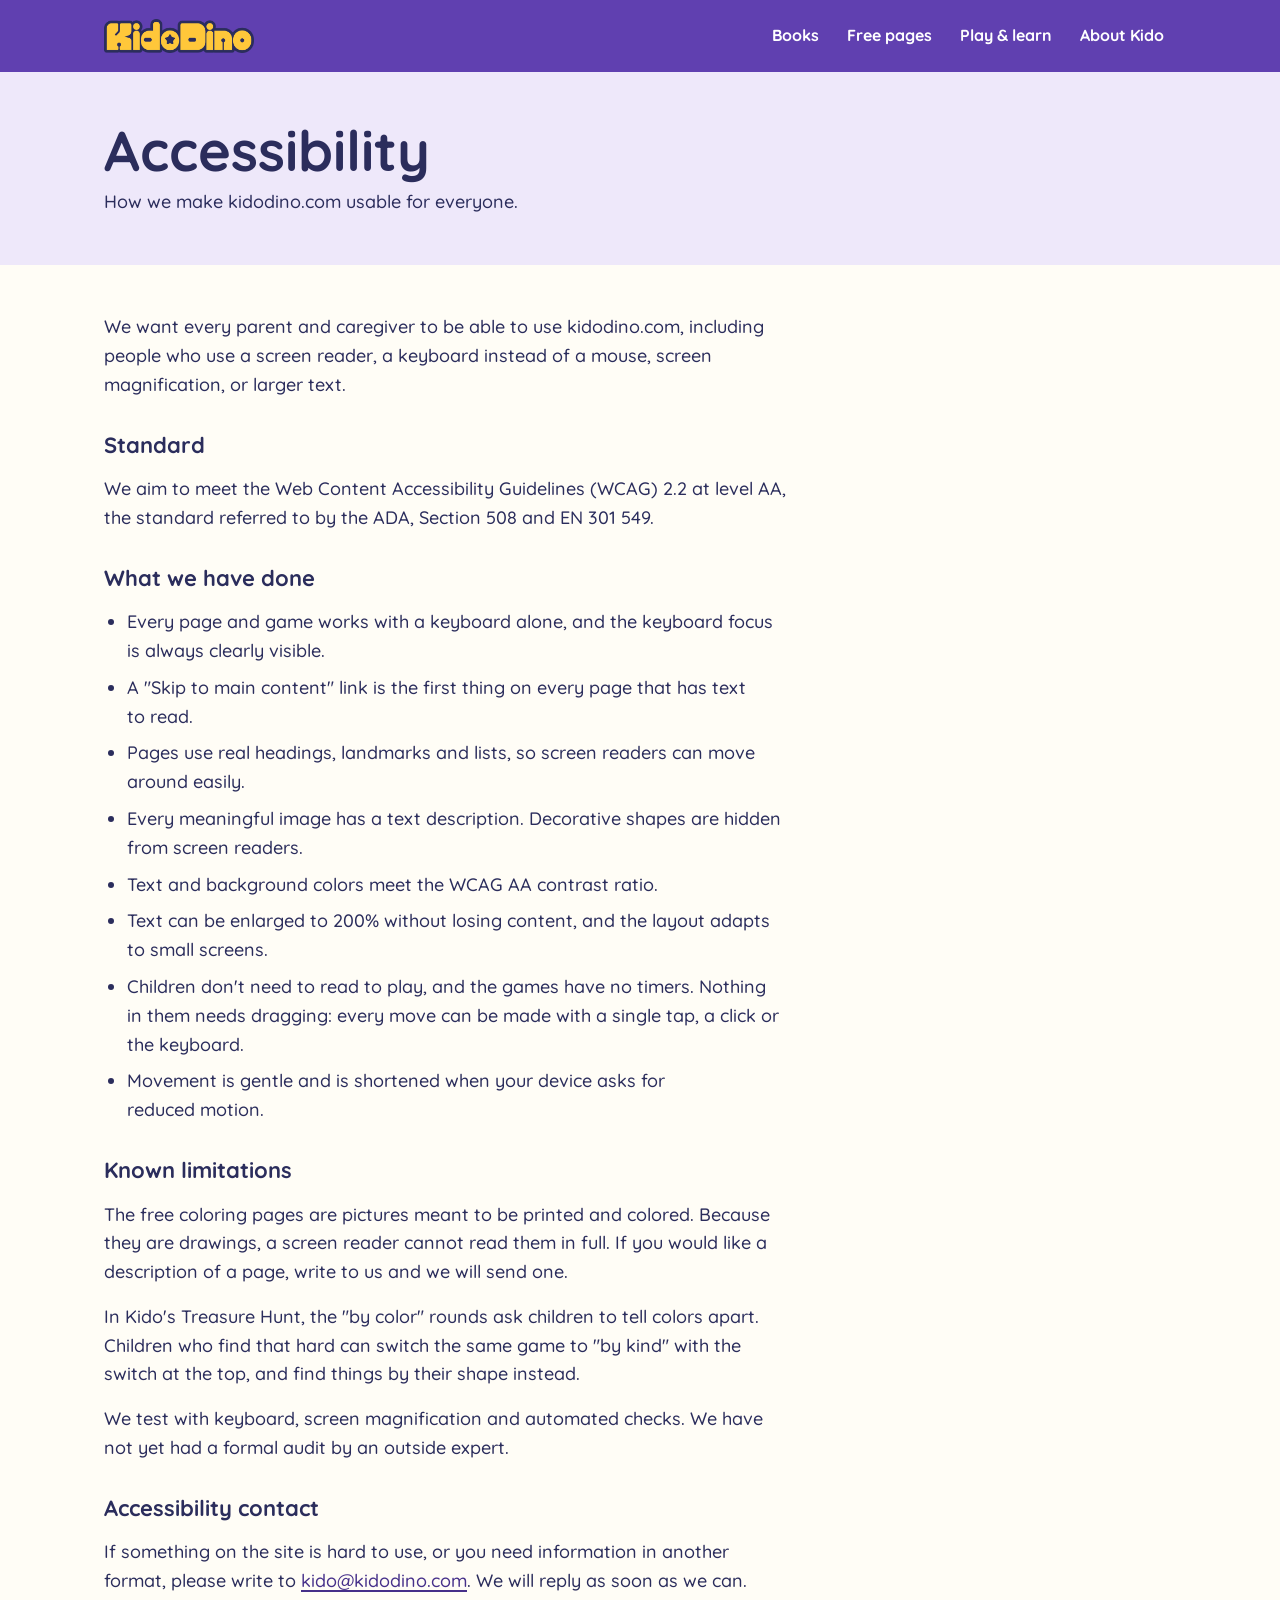
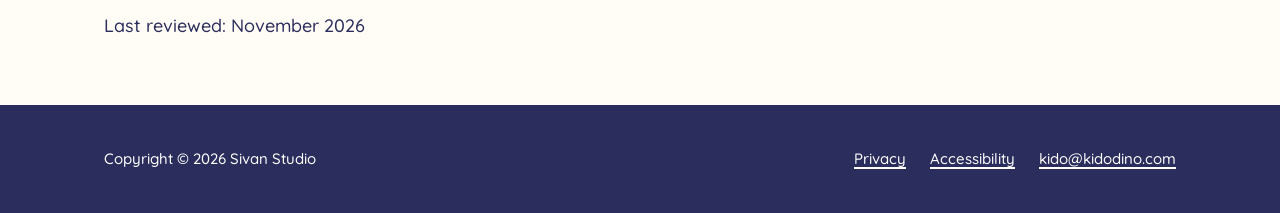
==== commit 0b283e62: "Site v7: How to play line, grown-ups button, hints, nav fix, sharp covers" ====
--- a/accessibility.html
+++ b/accessibility.html
@@ -26,8 +26,9 @@
     <nav class="nav" aria-label="Main">
       <ul>
         <li><a href="./#books">Books</a></li>
-        <li><a href="./#free-pages">Free pages</a></li>
-        <li><a href="./#contact">Contact</a></li>
+        <li><a href="./#free">Free pages</a></li>
+        <li><a href="./#games">Play &amp; learn</a></li>
+        <li><a href="./#about">About Kido</a></li>
       </ul>
     </nav>
   </div>
@@ -47,7 +48,7 @@
       <li>Every meaningful image has a text description. Decorative shapes are hidden from screen readers.</li>
       <li>Text and background colors meet the WCAG AA contrast ratio.</li>
       <li>Text can be enlarged to 200% without losing content, and the layout adapts to small screens.</li>
-      <li>The games use no words, so no reading is needed, and they have no timers. Nothing in them needs dragging: every move can be made with a single tap, a click or the keyboard.</li>
+      <li>Children don't need to read to play, and the games have no timers. Nothing in them needs dragging: every move can be made with a single tap, a click or the keyboard.</li>
       <li>Movement is gentle and is shortened when your device asks for reduced motion.</li>
     </ul>
     <h2>Known limitations</h2>
--- a/styles.css
+++ b/styles.css
@@ -9,6 +9,10 @@
 img, svg { max-width: 100%; display: block; }
 h1, h2, h3, p { margin: 0; }
 h1, h2, h3 { text-wrap: balance; }
+/* site typography (Sivan, 17 Nov 2026; website only, not the books): no single word left alone on a last line.
+   Short and centred texts are balanced into even lines; running paragraphs only avoid a lone last word. */
+p, li { text-wrap: pretty; }
+.lede, .t-small, .quiz-title, figcaption { text-wrap: balance; }
 /* line length only on running text, never on every <p> (bubbles and labels are <p> too) */
 .lede, .prose p, .hero-copy p, .about-copy p { max-width: 62ch; }
 a { color: var(--grape-deep); text-underline-offset: .18em; text-decoration-thickness: 2px; }
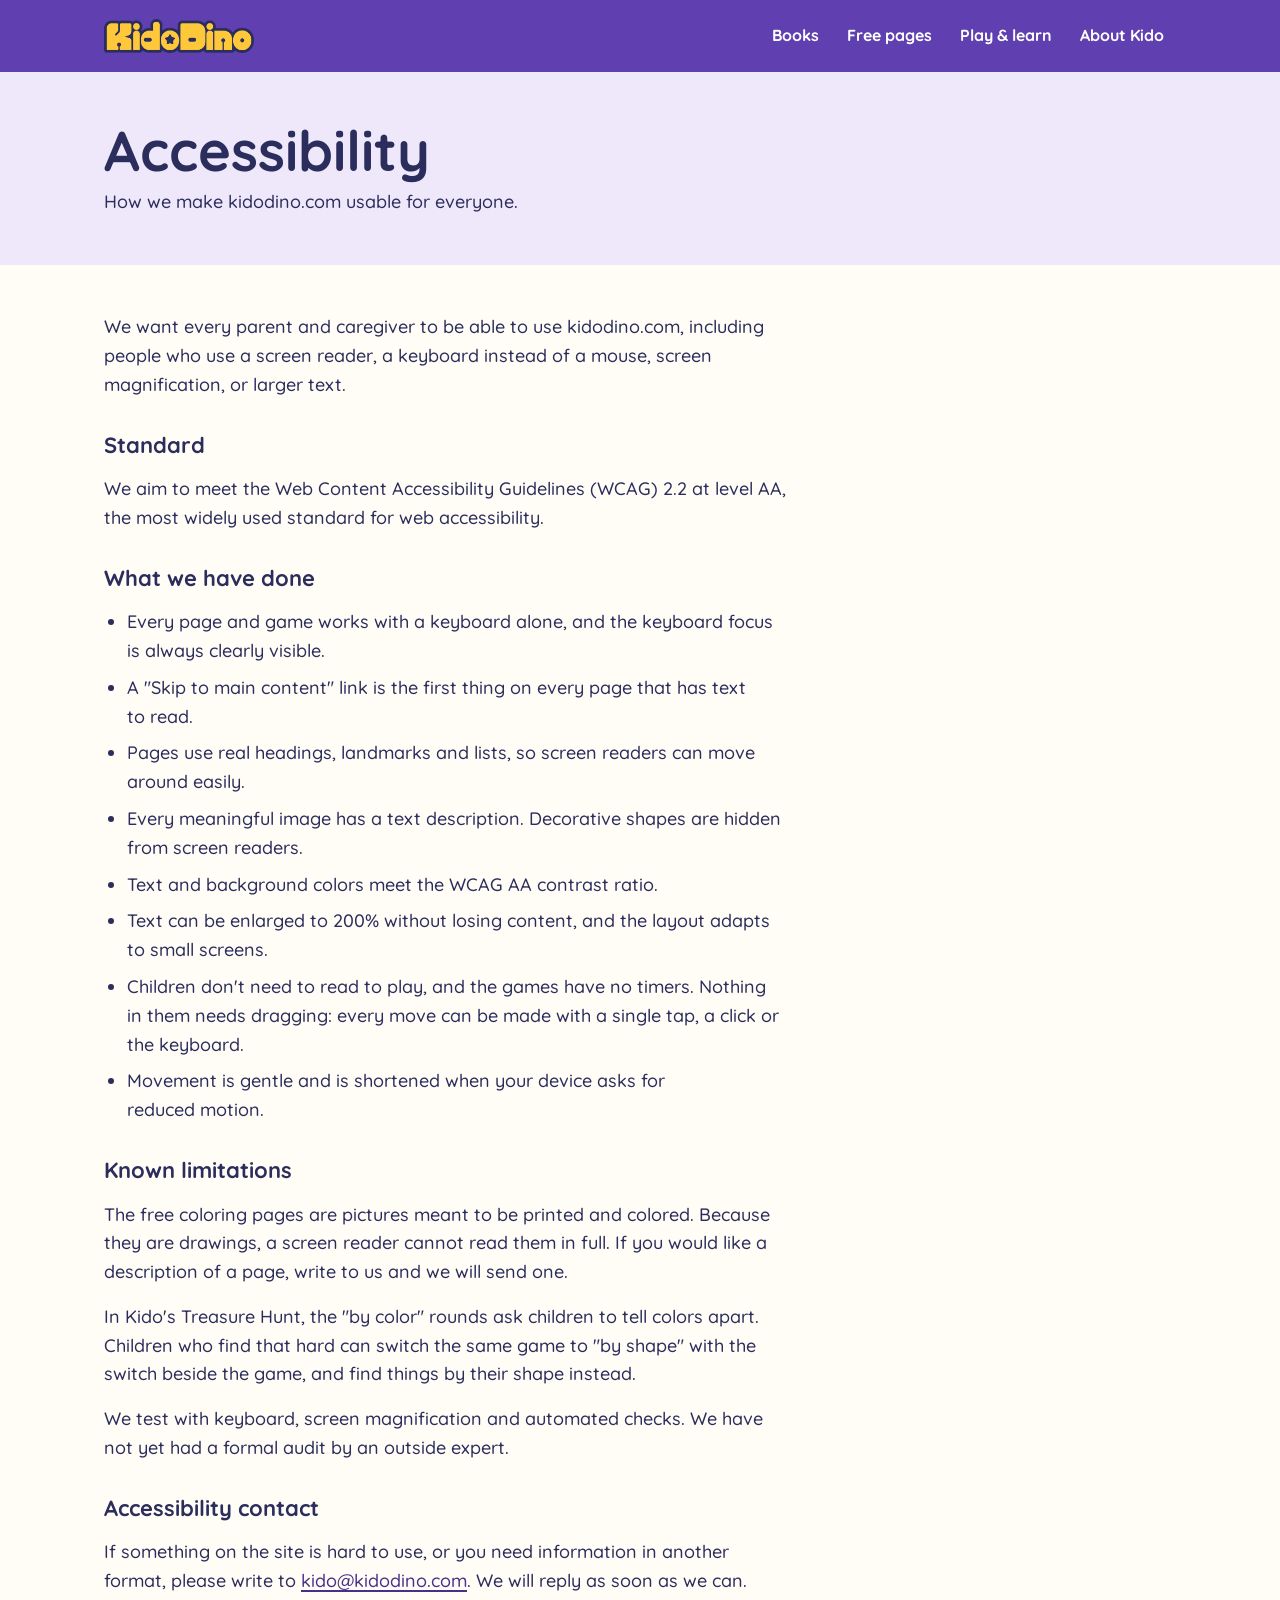
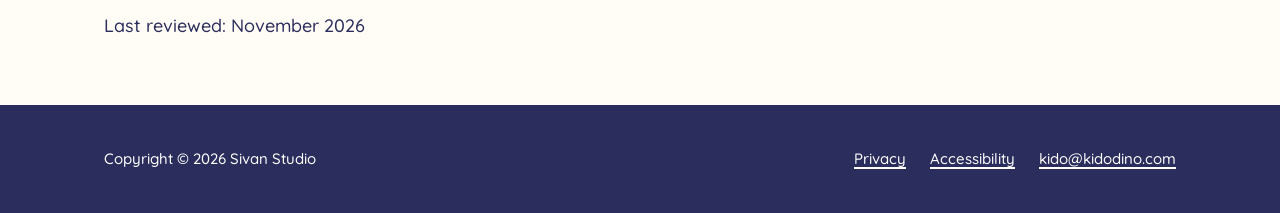
==== commit 8e2f4aa2: "Site v7.1: accuracy in privacy and accessibility, grown-ups button name" ====
--- a/accessibility.html
+++ b/accessibility.html
@@ -39,7 +39,7 @@
   <div class="wrap prose">
     <p>We want every parent and caregiver to be able to use kidodino.com, including people who use a screen reader, a keyboard instead of a mouse, screen magnification, or larger text.</p>
     <h2>Standard</h2>
-    <p>We aim to meet the Web Content Accessibility Guidelines (WCAG) 2.2 at level AA, the standard referred to by the ADA, Section 508 and EN 301 549.</p>
+    <p>We aim to meet the Web Content Accessibility Guidelines (WCAG) 2.2 at level AA, the most widely used standard for web accessibility.</p>
     <h2>What we have done</h2>
     <ul>
       <li>Every page and game works with a keyboard alone, and the keyboard focus is always clearly visible.</li>
@@ -53,7 +53,7 @@
     </ul>
     <h2>Known limitations</h2>
     <p>The free coloring pages are pictures meant to be printed and colored. Because they are drawings, a screen reader cannot read them in full. If you would like a description of a page, write to us and we will send one.</p>
-    <p>In Kido's Treasure Hunt, the "by color" rounds ask children to tell colors apart. Children who find that hard can switch the same game to "by kind" with the switch at the top, and find things by their shape instead.</p>
+    <p>In Kido's Treasure Hunt, the "by color" rounds ask children to tell colors apart. Children who find that hard can switch the same game to "by shape" with the switch beside the game, and find things by their shape instead.</p>
     <p>We test with keyboard, screen magnification and automated checks. We have not yet had a formal audit by an outside expert.</p>
     <h2>Accessibility contact</h2>
     <p>If something on the site is hard to use, or you need information in another format, please write to <a class="email" href="mailto:kido@kidodino.com">kido@kidodino.com</a>. We will reply as soon as we can.</p>
